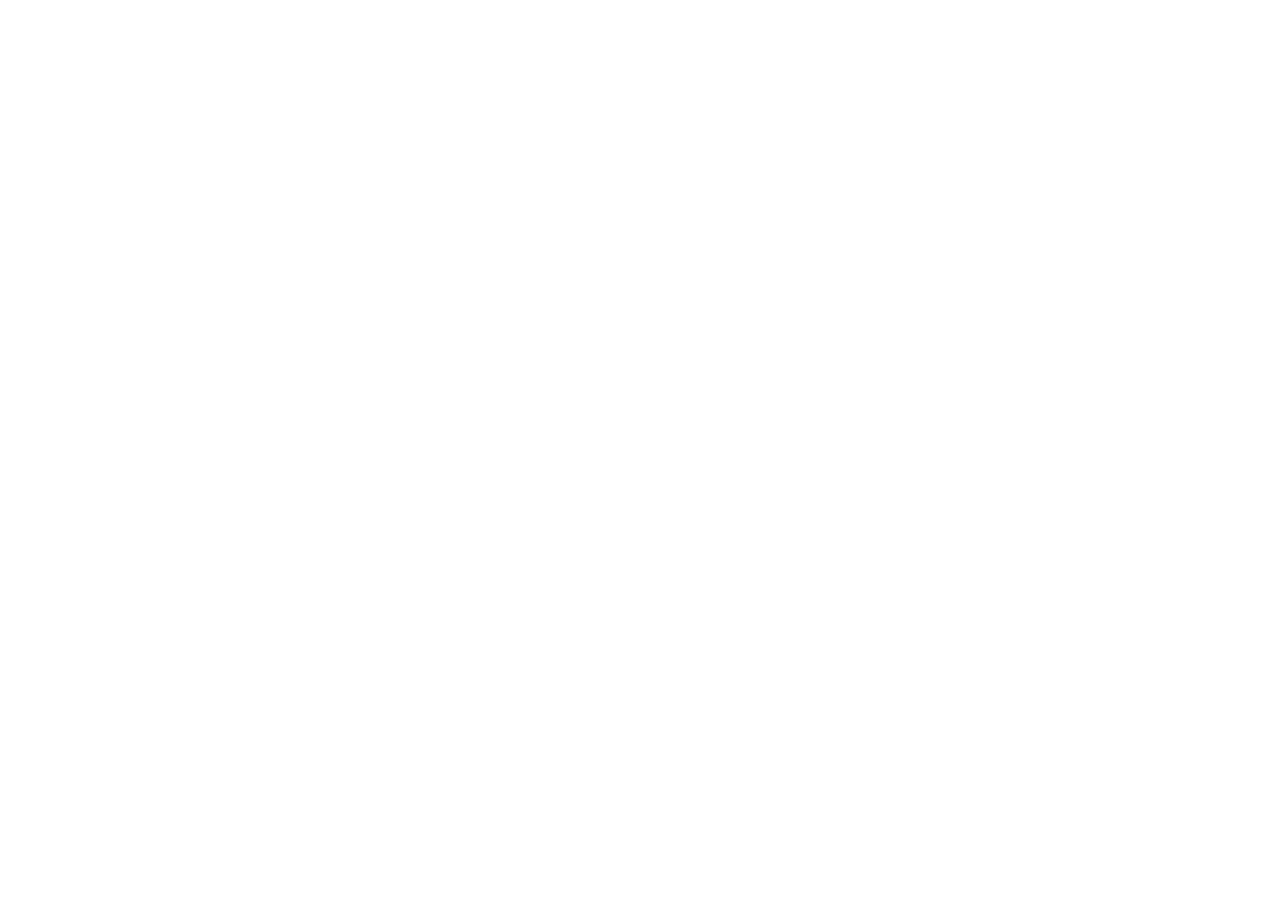
==== login.html @ 645b685e "box" ====
<!DOCTYPE html>
<html lang="en">

<head>
    <meta charset="UTF-8">
    <meta http-equiv="X-UA-Compatible" content="IE=edge">
    <meta name="viewport" content="width=device-width, initial-scale=1.0">
    <title>Document</title>
</head>

<body>

</body>

</html>
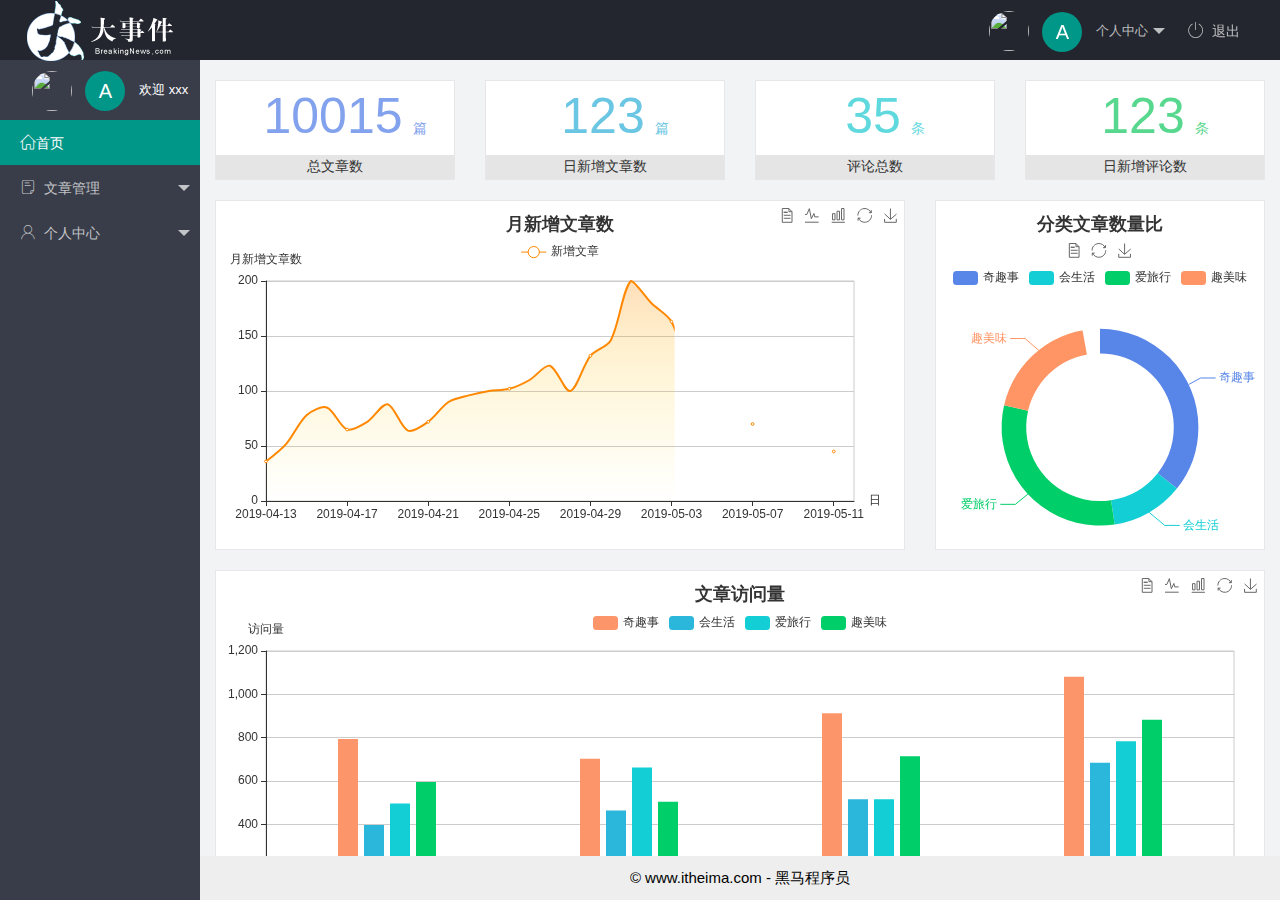
==== commit 939ce55e: "提交了后台主页" ====
--- a/login.html
+++ b/login.html
@@ -5,11 +5,87 @@
     <meta charset="UTF-8">
     <meta http-equiv="X-UA-Compatible" content="IE=edge">
     <meta name="viewport" content="width=device-width, initial-scale=1.0">
-    <title>Document</title>
+    <title>大事件-首页</title>
+    <link rel="stylesheet" href="./assets/lib/layui/css/layui.css">
+    <link rel="stylesheet" href="./assets/fonts/iconfont.css">
+    <!-- 引入自己css样式 -->
+    <link rel="stylesheet" href="./assets/css/index.css">
 </head>
 
-<body>
+<body class="layui-layout-body">
+    <div class="layui-layout layui-layout-admin">
+        <div class="layui-header">
+            <div class="layui-logo">
+                <img src="/assets/images/logo.png" alt="" />
+            </div>
+            <!-- 头部区域（可配合layui已有的水平导航） -->
+            <ul class="layui-nav layui-layout-right">
+                <li class="layui-nav-item">
+                    <a href="javascript:;" class="userinfo">
+                        <img src="http://t.cn/RCzsdCq" class="layui-nav-img" />
+                        <span class="text-avatar">A</span>
+                        个人中心
+                    </a>
+                    <dl class="layui-nav-child">
+                        <dd><a href="">基本资料</a></dd>
+                        <dd><a href="">更换头像</a></dd>
+                        <dd><a href="">重置密码</a></dd>
+                    </dl>
+                </li>
+                <li class="layui-nav-item"><a href="javascript:;" id="btnLogout">
+                        <span class="iconfont icon-xxx icon-tuichu"></span>退出</a></li>
+            </ul>
+        </div>
 
+        <div class="layui-side layui-bg-black">
+            <div class="layui-side-scroll">
+                <div class="userinfo">
+                    <img src="http://t.cn/RCzsdCq" class="layui-nav-img" />
+                    <span class="text-avatar">A</span>
+                    <span class="welcome">欢迎 xxx</span>
+                </div>
+                <!-- 左侧导航区域（可配合layui已有的垂直导航） -->
+                <ul class="layui-nav layui-nav-tree" lay-shrink="all">
+                    <li class="layui-nav-item layui-this">
+                        <a href="./home/dashboard.html" target="fm">
+                            <span class="iconfont icon-home"></span>首页
+                        </a>
+                    </li>
+                    <li class="layui-nav-item">
+                        <a class="" href="javascript:;"><span class="iconfont icon-xxx icon-16"></span>文章管理</a>
+                        <dl class="layui-nav-child">
+                            <dd><a href="javascript:;"><i class="layui-icon layui-icon-app"></i>文章类别</a></dd>
+                            <dd><a href="javascript:;"><i class="layui-icon layui-icon-app"></i>文章列表</a></dd>
+                            <dd><a href="javascript:;"><i class="layui-icon layui-icon-app"></i>发布文章</a></dd>
+                        </dl>
+                    </li>
+                    <li class="layui-nav-item">
+                        <a href="javascript:;"><span class="iconfont icon-xxx icon-user"></span>个人中心</a>
+                        <dl class="layui-nav-child">
+                            <dd><a href="javascript:;"><i class="layui-icon layui-icon-app"></i>基本资料</a></dd>
+                            <dd><a href="javascript:;"><i class="layui-icon layui-icon-app"></i>更换头像</a></dd>
+                            <dd><a href="javascript:;"><i class="layui-icon layui-icon-app"></i>重置密码</a></dd>
+                        </dl>
+                    </li>
+                </ul>
+            </div>
+        </div>
+
+        <div class="layui-body">
+            <!-- 内容主体区域 -->
+            <iframe name="fm" src="./home/dashboard.html" frameborder="0"></iframe>
+        </div>
+
+        <div class="layui-footer">
+            <!-- 底部固定区域 -->
+            © www.itheima.com - 黑马程序员
+        </div>
+    </div>
+    <!-- 导入 layui 的JS文件 -->
+    <script src="./assets/lib/layui/layui.all.js"></script>
+    <script src="./assets/lib/jquery.js"></script>
+    <script src="./assets/js/baseAPI.js"></script>
+    <script src="./assets/js/index.js"></script>
 </body>
 
 </html>--- a/assets/lib/layui/css/layui.css
+++ b/assets/lib/layui/css/layui.css
@@ -0,0 +1,2 @@
+/** layui-v2.5.5 MIT License By https://www.layui.com */
+ .layui-inline,img{display:inline-block;vertical-align:middle}h1,h2,h3,h4,h5,h6{font-weight:400}.layui-edge,.layui-header,.layui-inline,.layui-main{position:relative}.layui-body,.layui-edge,.layui-elip{overflow:hidden}.layui-btn,.layui-edge,.layui-inline,img{vertical-align:middle}.layui-btn,.layui-disabled,.layui-icon,.layui-unselect{-moz-user-select:none;-webkit-user-select:none;-ms-user-select:none}.layui-elip,.layui-form-checkbox span,.layui-form-pane .layui-form-label{text-overflow:ellipsis;white-space:nowrap}.layui-breadcrumb,.layui-tree-btnGroup{visibility:hidden}blockquote,body,button,dd,div,dl,dt,form,h1,h2,h3,h4,h5,h6,input,li,ol,p,pre,td,textarea,th,ul{margin:0;padding:0;-webkit-tap-highlight-color:rgba(0,0,0,0)}a:active,a:hover{outline:0}img{border:none}li{list-style:none}table{border-collapse:collapse;border-spacing:0}h4,h5,h6{font-size:100%}button,input,optgroup,option,select,textarea{font-family:inherit;font-size:inherit;font-style:inherit;font-weight:inherit;outline:0}pre{white-space:pre-wrap;white-space:-moz-pre-wrap;white-space:-pre-wrap;white-space:-o-pre-wrap;word-wrap:break-word}body{line-height:24px;font:14px Helvetica Neue,Helvetica,PingFang SC,Tahoma,Arial,sans-serif}hr{height:1px;margin:10px 0;border:0;clear:both}a{color:#333;text-decoration:none}a:hover{color:#777}a cite{font-style:normal;*cursor:pointer}.layui-border-box,.layui-border-box *{box-sizing:border-box}.layui-box,.layui-box *{box-sizing:content-box}.layui-clear{clear:both;*zoom:1}.layui-clear:after{content:'\20';clear:both;*zoom:1;display:block;height:0}.layui-inline{*display:inline;*zoom:1}.layui-edge{display:inline-block;width:0;height:0;border-width:6px;border-style:dashed;border-color:transparent}.layui-edge-top{top:-4px;border-bottom-color:#999;border-bottom-style:solid}.layui-edge-right{border-left-color:#999;border-left-style:solid}.layui-edge-bottom{top:2px;border-top-color:#999;border-top-style:solid}.layui-edge-left{border-right-color:#999;border-right-style:solid}.layui-disabled,.layui-disabled:hover{color:#d2d2d2!important;cursor:not-allowed!important}.layui-circle{border-radius:100%}.layui-show{display:block!important}.layui-hide{display:none!important}@font-face{font-family:layui-icon;src:url(../font/iconfont.eot?v=250);src:url(../font/iconfont.eot?v=250#iefix) format('embedded-opentype'),url(../font/iconfont.woff2?v=250) format('woff2'),url(../font/iconfont.woff?v=250) format('woff'),url(../font/iconfont.ttf?v=250) format('truetype'),url(../font/iconfont.svg?v=250#layui-icon) format('svg')}.layui-icon{font-family:layui-icon!important;font-size:16px;font-style:normal;-webkit-font-smoothing:antialiased;-moz-osx-font-smoothing:grayscale}.layui-icon-reply-fill:before{content:"\e611"}.layui-icon-set-fill:before{content:"\e614"}.layui-icon-menu-fill:before{content:"\e60f"}.layui-icon-search:before{content:"\e615"}.layui-icon-share:before{content:"\e641"}.layui-icon-set-sm:before{content:"\e620"}.layui-icon-engine:before{content:"\e628"}.layui-icon-close:before{content:"\1006"}.layui-icon-close-fill:before{content:"\1007"}.layui-icon-chart-screen:before{content:"\e629"}.layui-icon-star:before{content:"\e600"}.layui-icon-circle-dot:before{content:"\e617"}.layui-icon-chat:before{content:"\e606"}.layui-icon-release:before{content:"\e609"}.layui-icon-list:before{content:"\e60a"}.layui-icon-chart:before{content:"\e62c"}.layui-icon-ok-circle:before{content:"\1005"}.layui-icon-layim-theme:before{content:"\e61b"}.layui-icon-table:before{content:"\e62d"}.layui-icon-right:before{content:"\e602"}.layui-icon-left:before{content:"\e603"}.layui-icon-cart-simple:before{content:"\e698"}.layui-icon-face-cry:before{content:"\e69c"}.layui-icon-face-smile:before{content:"\e6af"}.layui-icon-survey:before{content:"\e6b2"}.layui-icon-tree:before{content:"\e62e"}.layui-icon-upload-circle:before{content:"\e62f"}.layui-icon-add-circle:before{content:"\e61f"}.layui-icon-download-circle:before{content:"\e601"}.layui-icon-templeate-1:before{content:"\e630"}.layui-icon-util:before{content:"\e631"}.layui-icon-face-surprised:before{content:"\e664"}.layui-icon-edit:before{content:"\e642"}.layui-icon-speaker:before{content:"\e645"}.layui-icon-down:before{content:"\e61a"}.layui-icon-file:before{content:"\e621"}.layui-icon-layouts:before{content:"\e632"}.layui-icon-rate-half:before{content:"\e6c9"}.layui-icon-add-circle-fine:before{content:"\e608"}.layui-icon-prev-circle:before{content:"\e633"}.layui-icon-read:before{content:"\e705"}.layui-icon-404:before{content:"\e61c"}.layui-icon-carousel:before{content:"\e634"}.layui-icon-help:before{content:"\e607"}.layui-icon-code-circle:before{content:"\e635"}.layui-icon-water:before{content:"\e636"}.layui-icon-username:before{content:"\e66f"}.layui-icon-find-fill:before{content:"\e670"}.layui-icon-about:before{content:"\e60b"}.layui-icon-location:before{content:"\e715"}.layui-icon-up:before{content:"\e619"}.layui-icon-pause:before{content:"\e651"}.layui-icon-date:before{content:"\e637"}.layui-icon-layim-uploadfile:before{content:"\e61d"}.layui-icon-delete:before{content:"\e640"}.layui-icon-play:before{content:"\e652"}.layui-icon-top:before{content:"\e604"}.layui-icon-friends:before{content:"\e612"}.layui-icon-refresh-3:before{content:"\e9aa"}.layui-icon-ok:before{content:"\e605"}.layui-icon-layer:before{content:"\e638"}.layui-icon-face-smile-fine:before{content:"\e60c"}.layui-icon-dollar:before{content:"\e659"}.layui-icon-group:before{content:"\e613"}.layui-icon-layim-download:before{content:"\e61e"}.layui-icon-picture-fine:before{content:"\e60d"}.layui-icon-link:before{content:"\e64c"}.layui-icon-diamond:before{content:"\e735"}.layui-icon-log:before{content:"\e60e"}.layui-icon-rate-solid:before{content:"\e67a"}.layui-icon-fonts-del:before{content:"\e64f"}.layui-icon-unlink:before{content:"\e64d"}.layui-icon-fonts-clear:before{content:"\e639"}.layui-icon-triangle-r:before{content:"\e623"}.layui-icon-circle:before{content:"\e63f"}.layui-icon-radio:before{content:"\e643"}.layui-icon-align-center:before{content:"\e647"}.layui-icon-align-right:before{content:"\e648"}.layui-icon-align-left:before{content:"\e649"}.layui-icon-loading-1:before{content:"\e63e"}.layui-icon-return:before{content:"\e65c"}.layui-icon-fonts-strong:before{content:"\e62b"}.layui-icon-upload:before{content:"\e67c"}.layui-icon-dialogue:before{content:"\e63a"}.layui-icon-video:before{content:"\e6ed"}.layui-icon-headset:before{content:"\e6fc"}.layui-icon-cellphone-fine:before{content:"\e63b"}.layui-icon-add-1:before{content:"\e654"}.layui-icon-face-smile-b:before{content:"\e650"}.layui-icon-fonts-html:before{content:"\e64b"}.layui-icon-form:before{content:"\e63c"}.layui-icon-cart:before{content:"\e657"}.layui-icon-camera-fill:before{content:"\e65d"}.layui-icon-tabs:before{content:"\e62a"}.layui-icon-fonts-code:before{content:"\e64e"}.layui-icon-fire:before{content:"\e756"}.layui-icon-set:before{content:"\e716"}.layui-icon-fonts-u:before{content:"\e646"}.layui-icon-triangle-d:before{content:"\e625"}.layui-icon-tips:before{content:"\e702"}.layui-icon-picture:before{content:"\e64a"}.layui-icon-more-vertical:before{content:"\e671"}.layui-icon-flag:before{content:"\e66c"}.layui-icon-loading:before{content:"\e63d"}.layui-icon-fonts-i:before{content:"\e644"}.layui-icon-refresh-1:before{content:"\e666"}.layui-icon-rmb:before{content:"\e65e"}.layui-icon-home:before{content:"\e68e"}.layui-icon-user:before{content:"\e770"}.layui-icon-notice:before{content:"\e667"}.layui-icon-login-weibo:before{content:"\e675"}.layui-icon-voice:before{content:"\e688"}.layui-icon-upload-drag:before{content:"\e681"}.layui-icon-login-qq:before{content:"\e676"}.layui-icon-snowflake:before{content:"\e6b1"}.layui-icon-file-b:before{content:"\e655"}.layui-icon-template:before{content:"\e663"}.layui-icon-auz:before{content:"\e672"}.layui-icon-console:before{content:"\e665"}.layui-icon-app:before{content:"\e653"}.layui-icon-prev:before{content:"\e65a"}.layui-icon-website:before{content:"\e7ae"}.layui-icon-next:before{content:"\e65b"}.layui-icon-component:before{content:"\e857"}.layui-icon-more:before{content:"\e65f"}.layui-icon-login-wechat:before{content:"\e677"}.layui-icon-shrink-right:before{content:"\e668"}.layui-icon-spread-left:before{content:"\e66b"}.layui-icon-camera:before{content:"\e660"}.layui-icon-note:before{content:"\e66e"}.layui-icon-refresh:before{content:"\e669"}.layui-icon-female:before{content:"\e661"}.layui-icon-male:before{content:"\e662"}.layui-icon-password:before{content:"\e673"}.layui-icon-senior:before{content:"\e674"}.layui-icon-theme:before{content:"\e66a"}.layui-icon-tread:before{content:"\e6c5"}.layui-icon-praise:before{content:"\e6c6"}.layui-icon-star-fill:before{content:"\e658"}.layui-icon-rate:before{content:"\e67b"}.layui-icon-template-1:before{content:"\e656"}.layui-icon-vercode:before{content:"\e679"}.layui-icon-cellphone:before{content:"\e678"}.layui-icon-screen-full:before{content:"\e622"}.layui-icon-screen-restore:before{content:"\e758"}.layui-icon-cols:before{content:"\e610"}.layui-icon-export:before{content:"\e67d"}.layui-icon-print:before{content:"\e66d"}.layui-icon-slider:before{content:"\e714"}.layui-icon-addition:before{content:"\e624"}.layui-icon-subtraction:before{content:"\e67e"}.layui-icon-service:before{content:"\e626"}.layui-icon-transfer:before{content:"\e691"}.layui-main{width:1140px;margin:0 auto}.layui-header{z-index:1000;height:60px}.layui-header a:hover{transition:all .5s;-webkit-transition:all .5s}.layui-side{position:fixed;left:0;top:0;bottom:0;z-index:999;width:200px;overflow-x:hidden}.layui-side-scroll{position:relative;width:220px;height:100%;overflow-x:hidden}.layui-body{position:absolute;left:200px;right:0;top:0;bottom:0;z-index:998;width:auto;overflow-y:auto;box-sizing:border-box}.layui-layout-body{overflow:hidden}.layui-layout-admin .layui-header{background-color:#23262E}.layui-layout-admin .layui-side{top:60px;width:200px;overflow-x:hidden}.layui-layout-admin .layui-body{position:fixed;top:60px;bottom:44px}.layui-layout-admin .layui-main{width:auto;margin:0 15px}.layui-layout-admin .layui-footer{position:fixed;left:200px;right:0;bottom:0;height:44px;line-height:44px;padding:0 15px;background-color:#eee}.layui-layout-admin .layui-logo{position:absolute;left:0;top:0;width:200px;height:100%;line-height:60px;text-align:center;color:#009688;font-size:16px}.layui-layout-admin .layui-header .layui-nav{background:0 0}.layui-layout-left{position:absolute!important;left:200px;top:0}.layui-layout-right{position:absolute!important;right:0;top:0}.layui-container{position:relative;margin:0 auto;padding:0 15px;box-sizing:border-box}.layui-fluid{position:relative;margin:0 auto;padding:0 15px}.layui-row:after,.layui-row:before{content:'';display:block;clear:both}.layui-col-lg1,.layui-col-lg10,.layui-col-lg11,.layui-col-lg12,.layui-col-lg2,.layui-col-lg3,.layui-col-lg4,.layui-col-lg5,.layui-col-lg6,.layui-col-lg7,.layui-col-lg8,.layui-col-lg9,.layui-col-md1,.layui-col-md10,.layui-col-md11,.layui-col-md12,.layui-col-md2,.layui-col-md3,.layui-col-md4,.layui-col-md5,.layui-col-md6,.layui-col-md7,.layui-col-md8,.layui-col-md9,.layui-col-sm1,.layui-col-sm10,.layui-col-sm11,.layui-col-sm12,.layui-col-sm2,.layui-col-sm3,.layui-col-sm4,.layui-col-sm5,.layui-col-sm6,.layui-col-sm7,.layui-col-sm8,.layui-col-sm9,.layui-col-xs1,.layui-col-xs10,.layui-col-xs11,.layui-col-xs12,.layui-col-xs2,.layui-col-xs3,.layui-col-xs4,.layui-col-xs5,.layui-col-xs6,.layui-col-xs7,.layui-col-xs8,.layui-col-xs9{position:relative;display:block;box-sizing:border-box}.layui-col-xs1,.layui-col-xs10,.layui-col-xs11,.layui-col-xs12,.layui-col-xs2,.layui-col-xs3,.layui-col-xs4,.layui-col-xs5,.layui-col-xs6,.layui-col-xs7,.layui-col-xs8,.layui-col-xs9{float:left}.layui-col-xs1{width:8.33333333%}.layui-col-xs2{width:16.66666667%}.layui-col-xs3{width:25%}.layui-col-xs4{width:33.33333333%}.layui-col-xs5{width:41.66666667%}.layui-col-xs6{width:50%}.layui-col-xs7{width:58.33333333%}.layui-col-xs8{width:66.66666667%}.layui-col-xs9{width:75%}.layui-col-xs10{width:83.33333333%}.layui-col-xs11{width:91.66666667%}.layui-col-xs12{width:100%}.layui-col-xs-offset1{margin-left:8.33333333%}.layui-col-xs-offset2{margin-left:16.66666667%}.layui-col-xs-offset3{margin-left:25%}.layui-col-xs-offset4{margin-left:33.33333333%}.layui-col-xs-offset5{margin-left:41.66666667%}.layui-col-xs-offset6{margin-left:50%}.layui-col-xs-offset7{margin-left:58.33333333%}.layui-col-xs-offset8{margin-left:66.66666667%}.layui-col-xs-offset9{margin-left:75%}.layui-col-xs-offset10{margin-left:83.33333333%}.layui-col-xs-offset11{margin-left:91.66666667%}.layui-col-xs-offset12{margin-left:100%}@media screen and (max-width:768px){.layui-hide-xs{display:none!important}.layui-show-xs-block{display:block!important}.layui-show-xs-inline{display:inline!important}.layui-show-xs-inline-block{display:inline-block!important}}@media screen and (min-width:768px){.layui-container{width:750px}.layui-hide-sm{display:none!important}.layui-show-sm-block{display:block!important}.layui-show-sm-inline{display:inline!important}.layui-show-sm-inline-block{display:inline-block!important}.layui-col-sm1,.layui-col-sm10,.layui-col-sm11,.layui-col-sm12,.layui-col-sm2,.layui-col-sm3,.layui-col-sm4,.layui-col-sm5,.layui-col-sm6,.layui-col-sm7,.layui-col-sm8,.layui-col-sm9{float:left}.layui-col-sm1{width:8.33333333%}.layui-col-sm2{width:16.66666667%}.layui-col-sm3{width:25%}.layui-col-sm4{width:33.33333333%}.layui-col-sm5{width:41.66666667%}.layui-col-sm6{width:50%}.layui-col-sm7{width:58.33333333%}.layui-col-sm8{width:66.66666667%}.layui-col-sm9{width:75%}.layui-col-sm10{width:83.33333333%}.layui-col-sm11{width:91.66666667%}.layui-col-sm12{width:100%}.layui-col-sm-offset1{margin-left:8.33333333%}.layui-col-sm-offset2{margin-left:16.66666667%}.layui-col-sm-offset3{margin-left:25%}.layui-col-sm-offset4{margin-left:33.33333333%}.layui-col-sm-offset5{margin-left:41.66666667%}.layui-col-sm-offset6{margin-left:50%}.layui-col-sm-offset7{margin-left:58.33333333%}.layui-col-sm-offset8{margin-left:66.66666667%}.layui-col-sm-offset9{margin-left:75%}.layui-col-sm-offset10{margin-left:83.33333333%}.layui-col-sm-offset11{margin-left:91.66666667%}.layui-col-sm-offset12{margin-left:100%}}@media screen and (min-width:992px){.layui-container{width:970px}.layui-hide-md{display:none!important}.layui-show-md-block{display:block!important}.layui-show-md-inline{display:inline!important}.layui-show-md-inline-block{display:inline-block!important}.layui-col-md1,.layui-col-md10,.layui-col-md11,.layui-col-md12,.layui-col-md2,.layui-col-md3,.layui-col-md4,.layui-col-md5,.layui-col-md6,.layui-col-md7,.layui-col-md8,.layui-col-md9{float:left}.layui-col-md1{width:8.33333333%}.layui-col-md2{width:16.66666667%}.layui-col-md3{width:25%}.layui-col-md4{width:33.33333333%}.layui-col-md5{width:41.66666667%}.layui-col-md6{width:50%}.layui-col-md7{width:58.33333333%}.layui-col-md8{width:66.66666667%}.layui-col-md9{width:75%}.layui-col-md10{width:83.33333333%}.layui-col-md11{width:91.66666667%}.layui-col-md12{width:100%}.layui-col-md-offset1{margin-left:8.33333333%}.layui-col-md-offset2{margin-left:16.66666667%}.layui-col-md-offset3{margin-left:25%}.layui-col-md-offset4{margin-left:33.33333333%}.layui-col-md-offset5{margin-left:41.66666667%}.layui-col-md-offset6{margin-left:50%}.layui-col-md-offset7{margin-left:58.33333333%}.layui-col-md-offset8{margin-left:66.66666667%}.layui-col-md-offset9{margin-left:75%}.layui-col-md-offset10{margin-left:83.33333333%}.layui-col-md-offset11{margin-left:91.66666667%}.layui-col-md-offset12{margin-left:100%}}@media screen and (min-width:1200px){.layui-container{width:1170px}.layui-hide-lg{display:none!important}.layui-show-lg-block{display:block!important}.layui-show-lg-inline{display:inline!important}.layui-show-lg-inline-block{display:inline-block!important}.layui-col-lg1,.layui-col-lg10,.layui-col-lg11,.layui-col-lg12,.layui-col-lg2,.layui-col-lg3,.layui-col-lg4,.layui-col-lg5,.layui-col-lg6,.layui-col-lg7,.layui-col-lg8,.layui-col-lg9{float:left}.layui-col-lg1{width:8.33333333%}.layui-col-lg2{width:16.66666667%}.layui-col-lg3{width:25%}.layui-col-lg4{width:33.33333333%}.layui-col-lg5{width:41.66666667%}.layui-col-lg6{width:50%}.layui-col-lg7{width:58.33333333%}.layui-col-lg8{width:66.66666667%}.layui-col-lg9{width:75%}.layui-col-lg10{width:83.33333333%}.layui-col-lg11{width:91.66666667%}.layui-col-lg12{width:100%}.layui-col-lg-offset1{margin-left:8.33333333%}.layui-col-lg-offset2{margin-left:16.66666667%}.layui-col-lg-offset3{margin-left:25%}.layui-col-lg-offset4{margin-left:33.33333333%}.layui-col-lg-offset5{margin-left:41.66666667%}.layui-col-lg-offset6{margin-left:50%}.layui-col-lg-offset7{margin-left:58.33333333%}.layui-col-lg-offset8{margin-left:66.66666667%}.layui-col-lg-offset9{margin-left:75%}.layui-col-lg-offset10{margin-left:83.33333333%}.layui-col-lg-offset11{margin-left:91.66666667%}.layui-col-lg-offset12{margin-left:100%}}.layui-col-space1{margin:-.5px}.layui-col-space1>*{padding:.5px}.layui-col-space3{margin:-1.5px}.layui-col-space3>*{padding:1.5px}.layui-col-space5{margin:-2.5px}.layui-col-space5>*{padding:2.5px}.layui-col-space8{margin:-3.5px}.layui-col-space8>*{padding:3.5px}.layui-col-space10{margin:-5px}.layui-col-space10>*{padding:5px}.layui-col-space12{margin:-6px}.layui-col-space12>*{padding:6px}.layui-col-space15{margin:-7.5px}.layui-col-space15>*{padding:7.5px}.layui-col-space18{margin:-9px}.layui-col-space18>*{padding:9px}.layui-col-space20{margin:-10px}.layui-col-space20>*{padding:10px}.layui-col-space22{margin:-11px}.layui-col-space22>*{padding:11px}.layui-col-space25{margin:-12.5px}.layui-col-space25>*{padding:12.5px}.layui-col-space30{margin:-15px}.layui-col-space30>*{padding:15px}.layui-btn,.layui-input,.layui-select,.layui-textarea,.layui-upload-button{outline:0;-webkit-appearance:none;transition:all .3s;-webkit-transition:all .3s;box-sizing:border-box}.layui-elem-quote{margin-bottom:10px;padding:15px;line-height:22px;border-left:5px solid #009688;border-radius:0 2px 2px 0;background-color:#f2f2f2}.layui-quote-nm{border-style:solid;border-width:1px 1px 1px 5px;background:0 0}.layui-elem-field{margin-bottom:10px;padding:0;border-width:1px;border-style:solid}.layui-elem-field legend{margin-left:20px;padding:0 10px;font-size:20px;font-weight:300}.layui-field-title{margin:10px 0 20px;border-width:1px 0 0}.layui-field-box{padding:10px 15px}.layui-field-title .layui-field-box{padding:10px 0}.layui-progress{position:relative;height:6px;border-radius:20px;background-color:#e2e2e2}.layui-progress-bar{position:absolute;left:0;top:0;width:0;max-width:100%;height:6px;border-radius:20px;text-align:right;background-color:#5FB878;transition:all .3s;-webkit-transition:all .3s}.layui-progress-big,.layui-progress-big .layui-progress-bar{height:18px;line-height:18px}.layui-progress-text{position:relative;top:-20px;line-height:18px;font-size:12px;color:#666}.layui-progress-big .layui-progress-text{position:static;padding:0 10px;color:#fff}.layui-collapse{border-width:1px;border-style:solid;border-radius:2px}.layui-colla-content,.layui-colla-item{border-top-width:1px;border-top-style:solid}.layui-colla-item:first-child{border-top:none}.layui-colla-title{position:relative;height:42px;line-height:42px;padding:0 15px 0 35px;color:#333;background-color:#f2f2f2;cursor:pointer;font-size:14px;overflow:hidden}.layui-colla-content{display:none;padding:10px 15px;line-height:22px;color:#666}.layui-colla-icon{position:absolute;left:15px;top:0;font-size:14px}.layui-card{margin-bottom:15px;border-radius:2px;background-color:#fff;box-shadow:0 1px 2px 0 rgba(0,0,0,.05)}.layui-card:last-child{margin-bottom:0}.layui-card-header{position:relative;height:42px;line-height:42px;padding:0 15px;border-bottom:1px solid #f6f6f6;color:#333;border-radius:2px 2px 0 0;font-size:14px}.layui-bg-black,.layui-bg-blue,.layui-bg-cyan,.layui-bg-green,.layui-bg-orange,.layui-bg-red{color:#fff!important}.layui-card-body{position:relative;padding:10px 15px;line-height:24px}.layui-card-body[pad15]{padding:15px}.layui-card-body[pad20]{padding:20px}.layui-card-body .layui-table{margin:5px 0}.layui-card .layui-tab{margin:0}.layui-panel-window{position:relative;padding:15px;border-radius:0;border-top:5px solid #E6E6E6;background-color:#fff}.layui-auxiliar-moving{position:fixed;left:0;right:0;top:0;bottom:0;width:100%;height:100%;background:0 0;z-index:9999999999}.layui-form-label,.layui-form-mid,.layui-form-select,.layui-input-block,.layui-input-inline,.layui-textarea{position:relative}.layui-bg-red{background-color:#FF5722!important}.layui-bg-orange{background-color:#FFB800!important}.layui-bg-green{background-color:#009688!important}.layui-bg-cyan{background-color:#2F4056!important}.layui-bg-blue{background-color:#1E9FFF!important}.layui-bg-black{background-color:#393D49!important}.layui-bg-gray{background-color:#eee!important;color:#666!important}.layui-badge-rim,.layui-colla-content,.layui-colla-item,.layui-collapse,.layui-elem-field,.layui-form-pane .layui-form-item[pane],.layui-form-pane .layui-form-label,.layui-input,.layui-layedit,.layui-layedit-tool,.layui-quote-nm,.layui-select,.layui-tab-bar,.layui-tab-card,.layui-tab-title,.layui-tab-title .layui-this:after,.layui-textarea{border-color:#e6e6e6}.layui-timeline-item:before,hr{background-color:#e6e6e6}.layui-text{line-height:22px;font-size:14px;color:#666}.layui-text h1,.layui-text h2,.layui-text h3{font-weight:500;color:#333}.layui-text h1{font-size:30px}.layui-text h2{font-size:24px}.layui-text h3{font-size:18px}.layui-text a:not(.layui-btn){color:#01AAED}.layui-text a:not(.layui-btn):hover{text-decoration:underline}.layui-text ul{padding:5px 0 5px 15px}.layui-text ul li{margin-top:5px;list-style-type:disc}.layui-text em,.layui-word-aux{color:#999!important;padding:0 5px!important}.layui-btn{display:inline-block;height:38px;line-height:38px;padding:0 18px;background-color:#009688;color:#fff;white-space:nowrap;text-align:center;font-size:14px;border:none;border-radius:2px;cursor:pointer}.layui-btn:hover{opacity:.8;filter:alpha(opacity=80);color:#fff}.layui-btn:active{opacity:1;filter:alpha(opacity=100)}.layui-btn+.layui-btn{margin-left:10px}.layui-btn-container{font-size:0}.layui-btn-container .layui-btn{margin-right:10px;margin-bottom:10px}.layui-btn-container .layui-btn+.layui-btn{margin-left:0}.layui-table .layui-btn-container .layui-btn{margin-bottom:9px}.layui-btn-radius{border-radius:100px}.layui-btn .layui-icon{margin-right:3px;font-size:18px;vertical-align:bottom;vertical-align:middle\9}.layui-btn-primary{border:1px solid #C9C9C9;background-color:#fff;color:#555}.layui-btn-primary:hover{border-color:#009688;color:#333}.layui-btn-normal{background-color:#1E9FFF}.layui-btn-warm{background-color:#FFB800}.layui-btn-danger{background-color:#FF5722}.layui-btn-checked{background-color:#5FB878}.layui-btn-disabled,.layui-btn-disabled:active,.layui-btn-disabled:hover{border:1px solid #e6e6e6;background-color:#FBFBFB;color:#C9C9C9;cursor:not-allowed;opacity:1}.layui-btn-lg{height:44px;line-height:44px;padding:0 25px;font-size:16px}.layui-btn-sm{height:30px;line-height:30px;padding:0 10px;font-size:12px}.layui-btn-sm i{font-size:16px!important}.layui-btn-xs{height:22px;line-height:22px;padding:0 5px;font-size:12px}.layui-btn-xs i{font-size:14px!important}.layui-btn-group{display:inline-block;vertical-align:middle;font-size:0}.layui-btn-group .layui-btn{margin-left:0!important;margin-right:0!important;border-left:1px solid rgba(255,255,255,.5);border-radius:0}.layui-btn-group .layui-btn-primary{border-left:none}.layui-btn-group .layui-btn-primary:hover{border-color:#C9C9C9;color:#009688}.layui-btn-group .layui-btn:first-child{border-left:none;border-radius:2px 0 0 2px}.layui-btn-group .layui-btn-primary:first-child{border-left:1px solid #c9c9c9}.layui-btn-group .layui-btn:last-child{border-radius:0 2px 2px 0}.layui-btn-group .layui-btn+.layui-btn{margin-left:0}.layui-btn-group+.layui-btn-group{margin-left:10px}.layui-btn-fluid{width:100%}.layui-input,.layui-select,.layui-textarea{height:38px;line-height:1.3;line-height:38px\9;border-width:1px;border-style:solid;background-color:#fff;border-radius:2px}.layui-input::-webkit-input-placeholder,.layui-select::-webkit-input-placeholder,.layui-textarea::-webkit-input-placeholder{line-height:1.3}.layui-input,.layui-textarea{display:block;width:100%;padding-left:10px}.layui-input:hover,.layui-textarea:hover{border-color:#D2D2D2!important}.layui-input:focus,.layui-textarea:focus{border-color:#C9C9C9!important}.layui-textarea{min-height:100px;height:auto;line-height:20px;padding:6px 10px;resize:vertical}.layui-select{padding:0 10px}.layui-form input[type=checkbox],.layui-form input[type=radio],.layui-form select{display:none}.layui-form [lay-ignore]{display:initial}.layui-form-item{margin-bottom:15px;clear:both;*zoom:1}.layui-form-item:after{content:'\20';clear:both;*zoom:1;display:block;height:0}.layui-form-label{float:left;display:block;padding:9px 15px;width:80px;font-weight:400;line-height:20px;text-align:right}.layui-form-label-col{display:block;float:none;padding:9px 0;line-height:20px;text-align:left}.layui-form-item .layui-inline{margin-bottom:5px;margin-right:10px}.layui-input-block{margin-left:110px;min-height:36px}.layui-input-inline{display:inline-block;vertical-align:middle}.layui-form-item .layui-input-inline{float:left;width:190px;margin-right:10px}.layui-form-text .layui-input-inline{width:auto}.layui-form-mid{float:left;display:block;padding:9px 0!important;line-height:20px;margin-right:10px}.layui-form-danger+.layui-form-select .layui-input,.layui-form-danger:focus{border-color:#FF5722!important}.layui-form-select .layui-input{padding-right:30px;cursor:pointer}.layui-form-select .layui-edge{position:absolute;right:10px;top:50%;margin-top:-3px;cursor:pointer;border-width:6px;border-top-color:#c2c2c2;border-top-style:solid;transition:all .3s;-webkit-transition:all .3s}.layui-form-select dl{display:none;position:absolute;left:0;top:42px;padding:5px 0;z-index:899;min-width:100%;border:1px solid #d2d2d2;max-height:300px;overflow-y:auto;background-color:#fff;border-radius:2px;box-shadow:0 2px 4px rgba(0,0,0,.12);box-sizing:border-box}.layui-form-select dl dd,.layui-form-select dl dt{padding:0 10px;line-height:36px;white-space:nowrap;overflow:hidden;text-overflow:ellipsis}.layui-form-select dl dt{font-size:12px;color:#999}.layui-form-select dl dd{cursor:pointer}.layui-form-select dl dd:hover{background-color:#f2f2f2;-webkit-transition:.5s all;transition:.5s all}.layui-form-select .layui-select-group dd{padding-left:20px}.layui-form-select dl dd.layui-select-tips{padding-left:10px!important;color:#999}.layui-form-select dl dd.layui-this{background-color:#5FB878;color:#fff}.layui-form-checkbox,.layui-form-select dl dd.layui-disabled{background-color:#fff}.layui-form-selected dl{display:block}.layui-form-checkbox,.layui-form-checkbox *,.layui-form-switch{display:inline-block;vertical-align:middle}.layui-form-selected .layui-edge{margin-top:-9px;-webkit-transform:rotate(180deg);transform:rotate(180deg);margin-top:-3px\9}:root .layui-form-selected .layui-edge{margin-top:-9px\0/IE9}.layui-form-selectup dl{top:auto;bottom:42px}.layui-select-none{margin:5px 0;text-align:center;color:#999}.layui-select-disabled .layui-disabled{border-color:#eee!important}.layui-select-disabled .layui-edge{border-top-color:#d2d2d2}.layui-form-checkbox{position:relative;height:30px;line-height:30px;margin-right:10px;padding-right:30px;cursor:pointer;font-size:0;-webkit-transition:.1s linear;transition:.1s linear;box-sizing:border-box}.layui-form-checkbox span{padding:0 10px;height:100%;font-size:14px;border-radius:2px 0 0 2px;background-color:#d2d2d2;color:#fff;overflow:hidden}.layui-form-checkbox:hover span{background-color:#c2c2c2}.layui-form-checkbox i{position:absolute;right:0;top:0;width:30px;height:28px;border:1px solid #d2d2d2;border-left:none;border-radius:0 2px 2px 0;color:#fff;font-size:20px;text-align:center}.layui-form-checkbox:hover i{border-color:#c2c2c2;color:#c2c2c2}.layui-form-checked,.layui-form-checked:hover{border-color:#5FB878}.layui-form-checked span,.layui-form-checked:hover span{background-color:#5FB878}.layui-form-checked i,.layui-form-checked:hover i{color:#5FB878}.layui-form-item .layui-form-checkbox{margin-top:4px}.layui-form-checkbox[lay-skin=primary]{height:auto!important;line-height:normal!important;min-width:18px;min-height:18px;border:none!important;margin-right:0;padding-left:28px;padding-right:0;background:0 0}.layui-form-checkbox[lay-skin=primary] span{padding-left:0;padding-right:15px;line-height:18px;background:0 0;color:#666}.layui-form-checkbox[lay-skin=primary] i{right:auto;left:0;width:16px;height:16px;line-height:16px;border:1px solid #d2d2d2;font-size:12px;border-radius:2px;background-color:#fff;-webkit-transition:.1s linear;transition:.1s linear}.layui-form-checkbox[lay-skin=primary]:hover i{border-color:#5FB878;color:#fff}.layui-form-checked[lay-skin=primary] i{border-color:#5FB878!important;background-color:#5FB878;color:#fff}.layui-checkbox-disbaled[lay-skin=primary] span{background:0 0!important;color:#c2c2c2}.layui-checkbox-disbaled[lay-skin=primary]:hover i{border-color:#d2d2d2}.layui-form-item .layui-form-checkbox[lay-skin=primary]{margin-top:10px}.layui-form-switch{position:relative;height:22px;line-height:22px;min-width:35px;padding:0 5px;margin-top:8px;border:1px solid #d2d2d2;border-radius:20px;cursor:pointer;background-color:#fff;-webkit-transition:.1s linear;transition:.1s linear}.layui-form-switch i{position:absolute;left:5px;top:3px;width:16px;height:16px;border-radius:20px;background-color:#d2d2d2;-webkit-transition:.1s linear;transition:.1s linear}.layui-form-switch em{position:relative;top:0;width:25px;margin-left:21px;padding:0!important;text-align:center!important;color:#999!important;font-style:normal!important;font-size:12px}.layui-form-onswitch{border-color:#5FB878;background-color:#5FB878}.layui-checkbox-disbaled,.layui-checkbox-disbaled i{border-color:#e2e2e2!important}.layui-form-onswitch i{left:100%;margin-left:-21px;background-color:#fff}.layui-form-onswitch em{margin-left:5px;margin-right:21px;color:#fff!important}.layui-checkbox-disbaled span{background-color:#e2e2e2!important}.layui-checkbox-disbaled:hover i{color:#fff!important}[lay-radio]{display:none}.layui-form-radio,.layui-form-radio *{display:inline-block;vertical-align:middle}.layui-form-radio{line-height:28px;margin:6px 10px 0 0;padding-right:10px;cursor:pointer;font-size:0}.layui-form-radio *{font-size:14px}.layui-form-radio>i{margin-right:8px;font-size:22px;color:#c2c2c2}.layui-form-radio>i:hover,.layui-form-radioed>i{color:#5FB878}.layui-radio-disbaled>i{color:#e2e2e2!important}.layui-form-pane .layui-form-label{width:110px;padding:8px 15px;height:38px;line-height:20px;border-width:1px;border-style:solid;border-radius:2px 0 0 2px;text-align:center;background-color:#FBFBFB;overflow:hidden;box-sizing:border-box}.layui-form-pane .layui-input-inline{margin-left:-1px}.layui-form-pane .layui-input-block{margin-left:110px;left:-1px}.layui-form-pane .layui-input{border-radius:0 2px 2px 0}.layui-form-pane .layui-form-text .layui-form-label{float:none;width:100%;border-radius:2px;box-sizing:border-box;text-align:left}.layui-form-pane .layui-form-text .layui-input-inline{display:block;margin:0;top:-1px;clear:both}.layui-form-pane .layui-form-text .layui-input-block{margin:0;left:0;top:-1px}.layui-form-pane .layui-form-text .layui-textarea{min-height:100px;border-radius:0 0 2px 2px}.layui-form-pane .layui-form-checkbox{margin:4px 0 4px 10px}.layui-form-pane .layui-form-radio,.layui-form-pane .layui-form-switch{margin-top:6px;margin-left:10px}.layui-form-pane .layui-form-item[pane]{position:relative;border-width:1px;border-style:solid}.layui-form-pane .layui-form-item[pane] .layui-form-label{position:absolute;left:0;top:0;height:100%;border-width:0 1px 0 0}.layui-form-pane .layui-form-item[pane] .layui-input-inline{margin-left:110px}@media screen and (max-width:450px){.layui-form-item .layui-form-label{text-overflow:ellipsis;overflow:hidden;white-space:nowrap}.layui-form-item .layui-inline{display:block;margin-right:0;margin-bottom:20px;clear:both}.layui-form-item .layui-inline:after{content:'\20';clear:both;display:block;height:0}.layui-form-item .layui-input-inline{display:block;float:none;left:-3px;width:auto;margin:0 0 10px 112px}.layui-form-item .layui-input-inline+.layui-form-mid{margin-left:110px;top:-5px;padding:0}.layui-form-item .layui-form-checkbox{margin-right:5px;margin-bottom:5px}}.layui-layedit{border-width:1px;border-style:solid;border-radius:2px}.layui-layedit-tool{padding:3px 5px;border-bottom-width:1px;border-bottom-style:solid;font-size:0}.layedit-tool-fixed{position:fixed;top:0;border-top:1px solid #e2e2e2}.layui-layedit-tool .layedit-tool-mid,.layui-layedit-tool .layui-icon{display:inline-block;vertical-align:middle;text-align:center;font-size:14px}.layui-layedit-tool .layui-icon{position:relative;width:32px;height:30px;line-height:30px;margin:3px 5px;color:#777;cursor:pointer;border-radius:2px}.layui-layedit-tool .layui-icon:hover{color:#393D49}.layui-layedit-tool .layui-icon:active{color:#000}.layui-layedit-tool .layedit-tool-active{background-color:#e2e2e2;color:#000}.layui-layedit-tool .layui-disabled,.layui-layedit-tool .layui-disabled:hover{color:#d2d2d2;cursor:not-allowed}.layui-layedit-tool .layedit-tool-mid{width:1px;height:18px;margin:0 10px;background-color:#d2d2d2}.layedit-tool-html{width:50px!important;font-size:30px!important}.layedit-tool-b,.layedit-tool-code,.layedit-tool-help{font-size:16px!important}.layedit-tool-d,.layedit-tool-face,.layedit-tool-image,.layedit-tool-unlink{font-size:18px!important}.layedit-tool-image input{position:absolute;font-size:0;left:0;top:0;width:100%;height:100%;opacity:.01;filter:Alpha(opacity=1);cursor:pointer}.layui-layedit-iframe iframe{display:block;width:100%}#LAY_layedit_code{overflow:hidden}.layui-laypage{display:inline-block;*display:inline;*zoom:1;vertical-align:middle;margin:10px 0;font-size:0}.layui-laypage>a:first-child,.layui-laypage>a:first-child em{border-radius:2px 0 0 2px}.layui-laypage>a:last-child,.layui-laypage>a:last-child em{border-radius:0 2px 2px 0}.layui-laypage>:first-child{margin-left:0!important}.layui-laypage>:last-child{margin-right:0!important}.layui-laypage a,.layui-laypage button,.layui-laypage input,.layui-laypage select,.layui-laypage span{border:1px solid #e2e2e2}.layui-laypage a,.layui-laypage span{display:inline-block;*display:inline;*zoom:1;vertical-align:middle;padding:0 15px;height:28px;line-height:28px;margin:0 -1px 5px 0;background-color:#fff;color:#333;font-size:12px}.layui-flow-more a *,.layui-laypage input,.layui-table-view select[lay-ignore]{display:inline-block}.layui-laypage a:hover{color:#009688}.layui-laypage em{font-style:normal}.layui-laypage .layui-laypage-spr{color:#999;font-weight:700}.layui-laypage a{text-decoration:none}.layui-laypage .layui-laypage-curr{position:relative}.layui-laypage .layui-laypage-curr em{position:relative;color:#fff}.layui-laypage .layui-laypage-curr .layui-laypage-em{position:absolute;left:-1px;top:-1px;padding:1px;width:100%;height:100%;background-color:#009688}.layui-laypage-em{border-radius:2px}.layui-laypage-next em,.layui-laypage-prev em{font-family:Sim sun;font-size:16px}.layui-laypage .layui-laypage-count,.layui-laypage .layui-laypage-limits,.layui-laypage .layui-laypage-refresh,.layui-laypage .layui-laypage-skip{margin-left:10px;margin-right:10px;padding:0;border:none}.layui-laypage .layui-laypage-limits,.layui-laypage .layui-laypage-refresh{vertical-align:top}.layui-laypage .layui-laypage-refresh i{font-size:18px;cursor:pointer}.layui-laypage select{height:22px;padding:3px;border-radius:2px;cursor:pointer}.layui-laypage .layui-laypage-skip{height:30px;line-height:30px;color:#999}.layui-laypage button,.layui-laypage input{height:30px;line-height:30px;border-radius:2px;vertical-align:top;background-color:#fff;box-sizing:border-box}.layui-laypage input{width:40px;margin:0 10px;padding:0 3px;text-align:center}.layui-laypage input:focus,.layui-laypage select:focus{border-color:#009688!important}.layui-laypage button{margin-left:10px;padding:0 10px;cursor:pointer}.layui-table,.layui-table-view{margin:10px 0}.layui-flow-more{margin:10px 0;text-align:center;color:#999;font-size:14px}.layui-flow-more a{height:32px;line-height:32px}.layui-flow-more a *{vertical-align:top}.layui-flow-more a cite{padding:0 20px;border-radius:3px;background-color:#eee;color:#333;font-style:normal}.layui-flow-more a cite:hover{opacity:.8}.layui-flow-more a i{font-size:30px;color:#737383}.layui-table{width:100%;background-color:#fff;color:#666}.layui-table tr{transition:all .3s;-webkit-transition:all .3s}.layui-table th{text-align:left;font-weight:400}.layui-table tbody tr:hover,.layui-table thead tr,.layui-table-click,.layui-table-header,.layui-table-hover,.layui-table-mend,.layui-table-patch,.layui-table-tool,.layui-table-total,.layui-table-total tr,.layui-table[lay-even] tr:nth-child(even){background-color:#f2f2f2}.layui-table td,.layui-table th,.layui-table-col-set,.layui-table-fixed-r,.layui-table-grid-down,.layui-table-header,.layui-table-page,.layui-table-tips-main,.layui-table-tool,.layui-table-total,.layui-table-view,.layui-table[lay-skin=line],.layui-table[lay-skin=row]{border-width:1px;border-style:solid;border-color:#e6e6e6}.layui-table td,.layui-table th{position:relative;padding:9px 15px;min-height:20px;line-height:20px;font-size:14px}.layui-table[lay-skin=line] td,.layui-table[lay-skin=line] th{border-width:0 0 1px}.layui-table[lay-skin=row] td,.layui-table[lay-skin=row] th{border-width:0 1px 0 0}.layui-table[lay-skin=nob] td,.layui-table[lay-skin=nob] th{border:none}.layui-table img{max-width:100px}.layui-table[lay-size=lg] td,.layui-table[lay-size=lg] th{padding:15px 30px}.layui-table-view .layui-table[lay-size=lg] .layui-table-cell{height:40px;line-height:40px}.layui-table[lay-size=sm] td,.layui-table[lay-size=sm] th{font-size:12px;padding:5px 10px}.layui-table-view .layui-table[lay-size=sm] .layui-table-cell{height:20px;line-height:20px}.layui-table[lay-data]{display:none}.layui-table-box{position:relative;overflow:hidden}.layui-table-view .layui-table{position:relative;width:auto;margin:0}.layui-table-view .layui-table[lay-skin=line]{border-width:0 1px 0 0}.layui-table-view .layui-table[lay-skin=row]{border-width:0 0 1px}.layui-table-view .layui-table td,.layui-table-view .layui-table th{padding:5px 0;border-top:none;border-left:none}.layui-table-view .layui-table th.layui-unselect .layui-table-cell span{cursor:pointer}.layui-table-view .layui-table td{cursor:default}.layui-table-view .layui-table td[data-edit=text]{cursor:text}.layui-table-view .layui-form-checkbox[lay-skin=primary] i{width:18px;height:18px}.layui-table-view .layui-form-radio{line-height:0;padding:0}.layui-table-view .layui-form-radio>i{margin:0;font-size:20px}.layui-table-init{position:absolute;left:0;top:0;width:100%;height:100%;text-align:center;z-index:110}.layui-table-init .layui-icon{position:absolute;left:50%;top:50%;margin:-15px 0 0 -15px;font-size:30px;color:#c2c2c2}.layui-table-header{border-width:0 0 1px;overflow:hidden}.layui-table-header .layui-table{margin-bottom:-1px}.layui-table-tool .layui-inline[lay-event]{position:relative;width:26px;height:26px;padding:5px;line-height:16px;margin-right:10px;text-align:center;color:#333;border:1px solid #ccc;cursor:pointer;-webkit-transition:.5s all;transition:.5s all}.layui-table-tool .layui-inline[lay-event]:hover{border:1px solid #999}.layui-table-tool-temp{padding-right:120px}.layui-table-tool-self{position:absolute;right:17px;top:10px}.layui-table-tool .layui-table-tool-self .layui-inline[lay-event]{margin:0 0 0 10px}.layui-table-tool-panel{position:absolute;top:29px;left:-1px;padding:5px 0;min-width:150px;min-height:40px;border:1px solid #d2d2d2;text-align:left;overflow-y:auto;background-color:#fff;box-shadow:0 2px 4px rgba(0,0,0,.12)}.layui-table-cell,.layui-table-tool-panel li{overflow:hidden;text-overflow:ellipsis;white-space:nowrap}.layui-table-tool-panel li{padding:0 10px;line-height:30px;-webkit-transition:.5s all;transition:.5s all}.layui-table-tool-panel li .layui-form-checkbox[lay-skin=primary]{width:100%;padding-left:28px}.layui-table-tool-panel li:hover{background-color:#f2f2f2}.layui-table-tool-panel li .layui-form-checkbox[lay-skin=primary] i{position:absolute;left:0;top:0}.layui-table-tool-panel li .layui-form-checkbox[lay-skin=primary] span{padding:0}.layui-table-tool .layui-table-tool-self .layui-table-tool-panel{left:auto;right:-1px}.layui-table-col-set{position:absolute;right:0;top:0;width:20px;height:100%;border-width:0 0 0 1px;background-color:#fff}.layui-table-sort{width:10px;height:20px;margin-left:5px;cursor:pointer!important}.layui-table-sort .layui-edge{position:absolute;left:5px;border-width:5px}.layui-table-sort .layui-table-sort-asc{top:3px;border-top:none;border-bottom-style:solid;border-bottom-color:#b2b2b2}.layui-table-sort .layui-table-sort-asc:hover{border-bottom-color:#666}.layui-table-sort .layui-table-sort-desc{bottom:5px;border-bottom:none;border-top-style:solid;border-top-color:#b2b2b2}.layui-table-sort .layui-table-sort-desc:hover{border-top-color:#666}.layui-table-sort[lay-sort=asc] .layui-table-sort-asc{border-bottom-color:#000}.layui-table-sort[lay-sort=desc] .layui-table-sort-desc{border-top-color:#000}.layui-table-cell{height:28px;line-height:28px;padding:0 15px;position:relative;box-sizing:border-box}.layui-table-cell .layui-form-checkbox[lay-skin=primary]{top:-1px;padding:0}.layui-table-cell .layui-table-link{color:#01AAED}.laytable-cell-checkbox,.laytable-cell-numbers,.laytable-cell-radio,.laytable-cell-space{padding:0;text-align:center}.layui-table-body{position:relative;overflow:auto;margin-right:-1px;margin-bottom:-1px}.layui-table-body .layui-none{line-height:26px;padding:15px;text-align:center;color:#999}.layui-table-fixed{position:absolute;left:0;top:0;z-index:101}.layui-table-fixed .layui-table-body{overflow:hidden}.layui-table-fixed-l{box-shadow:0 -1px 8px rgba(0,0,0,.08)}.layui-table-fixed-r{left:auto;right:-1px;border-width:0 0 0 1px;box-shadow:-1px 0 8px rgba(0,0,0,.08)}.layui-table-fixed-r .layui-table-header{position:relative;overflow:visible}.layui-table-mend{position:absolute;right:-49px;top:0;height:100%;width:50px}.layui-table-tool{position:relative;z-index:890;width:100%;min-height:50px;line-height:30px;padding:10px 15px;border-width:0 0 1px}.layui-table-tool .layui-btn-container{margin-bottom:-10px}.layui-table-page,.layui-table-total{border-width:1px 0 0;margin-bottom:-1px;overflow:hidden}.layui-table-page{position:relative;width:100%;padding:7px 7px 0;height:41px;font-size:12px;white-space:nowrap}.layui-table-page>div{height:26px}.layui-table-page .layui-laypage{margin:0}.layui-table-page .layui-laypage a,.layui-table-page .layui-laypage span{height:26px;line-height:26px;margin-bottom:10px;border:none;background:0 0}.layui-table-page .layui-laypage a,.layui-table-page .layui-laypage span.layui-laypage-curr{padding:0 12px}.layui-table-page .layui-laypage span{margin-left:0;padding:0}.layui-table-page .layui-laypage .layui-laypage-prev{margin-left:-7px!important}.layui-table-page .layui-laypage .layui-laypage-curr .layui-laypage-em{left:0;top:0;padding:0}.layui-table-page .layui-laypage button,.layui-table-page .layui-laypage input{height:26px;line-height:26px}.layui-table-page .layui-laypage input{width:40px}.layui-table-page .layui-laypage button{padding:0 10px}.layui-table-page select{height:18px}.layui-table-patch .layui-table-cell{padding:0;width:30px}.layui-table-edit{position:absolute;left:0;top:0;width:100%;height:100%;padding:0 14px 1px;border-radius:0;box-shadow:1px 1px 20px rgba(0,0,0,.15)}.layui-table-edit:focus{border-color:#5FB878!important}select.layui-table-edit{padding:0 0 0 10px;border-color:#C9C9C9}.layui-table-view .layui-form-checkbox,.layui-table-view .layui-form-radio,.layui-table-view .layui-form-switch{top:0;margin:0;box-sizing:content-box}.layui-table-view .layui-form-checkbox{top:-1px;height:26px;line-height:26px}.layui-table-view .layui-form-checkbox i{height:26px}.layui-table-grid .layui-table-cell{overflow:visible}.layui-table-grid-down{position:absolute;top:0;right:0;width:26px;height:100%;padding:5px 0;border-width:0 0 0 1px;text-align:center;background-color:#fff;color:#999;cursor:pointer}.layui-table-grid-down .layui-icon{position:absolute;top:50%;left:50%;margin:-8px 0 0 -8px}.layui-table-grid-down:hover{background-color:#fbfbfb}body .layui-table-tips .layui-layer-content{background:0 0;padding:0;box-shadow:0 1px 6px rgba(0,0,0,.12)}.layui-table-tips-main{margin:-44px 0 0 -1px;max-height:150px;padding:8px 15px;font-size:14px;overflow-y:scroll;background-color:#fff;color:#666}.layui-table-tips-c{position:absolute;right:-3px;top:-13px;width:20px;height:20px;padding:3px;cursor:pointer;background-color:#666;border-radius:50%;color:#fff}.layui-table-tips-c:hover{background-color:#777}.layui-table-tips-c:before{position:relative;right:-2px}.layui-upload-file{display:none!important;opacity:.01;filter:Alpha(opacity=1)}.layui-upload-drag,.layui-upload-form,.layui-upload-wrap{display:inline-block}.layui-upload-list{margin:10px 0}.layui-upload-choose{padding:0 10px;color:#999}.layui-upload-drag{position:relative;padding:30px;border:1px dashed #e2e2e2;background-color:#fff;text-align:center;cursor:pointer;color:#999}.layui-upload-drag .layui-icon{font-size:50px;color:#009688}.layui-upload-drag[lay-over]{border-color:#009688}.layui-upload-iframe{position:absolute;width:0;height:0;border:0;visibility:hidden}.layui-upload-wrap{position:relative;vertical-align:middle}.layui-upload-wrap .layui-upload-file{display:block!important;position:absolute;left:0;top:0;z-index:10;font-size:100px;width:100%;height:100%;opacity:.01;filter:Alpha(opacity=1);cursor:pointer}.layui-transfer-active,.layui-transfer-box{display:inline-block;vertical-align:middle}.layui-transfer-box,.layui-transfer-header,.layui-transfer-search{border-width:0;border-style:solid;border-color:#e6e6e6}.layui-transfer-box{position:relative;border-width:1px;width:200px;height:360px;border-radius:2px;background-color:#fff}.layui-transfer-box .layui-form-checkbox{width:100%;margin:0!important}.layui-transfer-header{height:38px;line-height:38px;padding:0 10px;border-bottom-width:1px}.layui-transfer-search{position:relative;padding:10px;border-bottom-width:1px}.layui-transfer-search .layui-input{height:32px;padding-left:30px;font-size:12px}.layui-transfer-search .layui-icon-search{position:absolute;left:20px;top:50%;margin-top:-8px;color:#666}.layui-transfer-active{margin:0 15px}.layui-transfer-active .layui-btn{display:block;margin:0;padding:0 15px;background-color:#5FB878;border-color:#5FB878;color:#fff}.layui-transfer-active .layui-btn-disabled{background-color:#FBFBFB;border-color:#e6e6e6;color:#C9C9C9}.layui-transfer-active .layui-btn:first-child{margin-bottom:15px}.layui-transfer-active .layui-btn .layui-icon{margin:0;font-size:14px!important}.layui-transfer-data{padding:5px 0;overflow:auto}.layui-transfer-data li{height:32px;line-height:32px;padding:0 10px}.layui-transfer-data li:hover{background-color:#f2f2f2;transition:.5s all}.layui-transfer-data .layui-none{padding:15px 10px;text-align:center;color:#999}.layui-nav{position:relative;padding:0 20px;background-color:#393D49;color:#fff;border-radius:2px;font-size:0;box-sizing:border-box}.layui-nav *{font-size:14px}.layui-nav .layui-nav-item{position:relative;display:inline-block;*display:inline;*zoom:1;vertical-align:middle;line-height:60px}.layui-nav .layui-nav-item a{display:block;padding:0 20px;color:#fff;color:rgba(255,255,255,.7);transition:all .3s;-webkit-transition:all .3s}.layui-nav .layui-this:after,.layui-nav-bar,.layui-nav-tree .layui-nav-itemed:after{position:absolute;left:0;top:0;width:0;height:5px;background-color:#5FB878;transition:all .2s;-webkit-transition:all .2s}.layui-nav-bar{z-index:1000}.layui-nav .layui-nav-item a:hover,.layui-nav .layui-this a{color:#fff}.layui-nav .layui-this:after{content:'';top:auto;bottom:0;width:100%}.layui-nav-img{width:30px;height:30px;margin-right:10px;border-radius:50%}.layui-nav .layui-nav-more{content:'';width:0;height:0;border-style:solid dashed dashed;border-color:#fff transparent transparent;overflow:hidden;cursor:pointer;transition:all .2s;-webkit-transition:all .2s;position:absolute;top:50%;right:3px;margin-top:-3px;border-width:6px;border-top-color:rgba(255,255,255,.7)}.layui-nav .layui-nav-mored,.layui-nav-itemed>a .layui-nav-more{margin-top:-9px;border-style:dashed dashed solid;border-color:transparent transparent #fff}.layui-nav-child{display:none;position:absolute;left:0;top:65px;min-width:100%;line-height:36px;padding:5px 0;box-shadow:0 2px 4px rgba(0,0,0,.12);border:1px solid #d2d2d2;background-color:#fff;z-index:100;border-radius:2px;white-space:nowrap}.layui-nav .layui-nav-child a{color:#333}.layui-nav .layui-nav-child a:hover{background-color:#f2f2f2;color:#000}.layui-nav-child dd{position:relative}.layui-nav .layui-nav-child dd.layui-this a,.layui-nav-child dd.layui-this{background-color:#5FB878;color:#fff}.layui-nav-child dd.layui-this:after{display:none}.layui-nav-tree{width:200px;padding:0}.layui-nav-tree .layui-nav-item{display:block;width:100%;line-height:45px}.layui-nav-tree .layui-nav-item a{position:relative;height:45px;line-height:45px;text-overflow:ellipsis;overflow:hidden;white-space:nowrap}.layui-nav-tree .layui-nav-item a:hover{background-color:#4E5465}.layui-nav-tree .layui-nav-bar{width:5px;height:0;background-color:#009688}.layui-nav-tree .layui-nav-child dd.layui-this,.layui-nav-tree .layui-nav-child dd.layui-this a,.layui-nav-tree .layui-this,.layui-nav-tree .layui-this>a,.layui-nav-tree .layui-this>a:hover{background-color:#009688;color:#fff}.layui-nav-tree .layui-this:after{display:none}.layui-nav-itemed>a,.layui-nav-tree .layui-nav-title a,.layui-nav-tree .layui-nav-title a:hover{color:#fff!important}.layui-nav-tree .layui-nav-child{position:relative;z-index:0;top:0;border:none;box-shadow:none}.layui-nav-tree .layui-nav-child a{height:40px;line-height:40px;color:#fff;color:rgba(255,255,255,.7)}.layui-nav-tree .layui-nav-child,.layui-nav-tree .layui-nav-child a:hover{background:0 0;color:#fff}.layui-nav-tree .layui-nav-more{right:10px}.layui-nav-itemed>.layui-nav-child{display:block;padding:0;background-color:rgba(0,0,0,.3)!important}.layui-nav-itemed>.layui-nav-child>.layui-this>.layui-nav-child{display:block}.layui-nav-side{position:fixed;top:0;bottom:0;left:0;overflow-x:hidden;z-index:999}.layui-bg-blue .layui-nav-bar,.layui-bg-blue .layui-nav-itemed:after,.layui-bg-blue .layui-this:after{background-color:#93D1FF}.layui-bg-blue .layui-nav-child dd.layui-this{background-color:#1E9FFF}.layui-bg-blue .layui-nav-itemed>a,.layui-nav-tree.layui-bg-blue .layui-nav-title a,.layui-nav-tree.layui-bg-blue .layui-nav-title a:hover{background-color:#007DDB!important}.layui-breadcrumb{font-size:0}.layui-breadcrumb>*{font-size:14px}.layui-breadcrumb a{color:#999!important}.layui-breadcrumb a:hover{color:#5FB878!important}.layui-breadcrumb a cite{color:#666;font-style:normal}.layui-breadcrumb span[lay-separator]{margin:0 10px;color:#999}.layui-tab{margin:10px 0;text-align:left!important}.layui-tab[overflow]>.layui-tab-title{overflow:hidden}.layui-tab-title{position:relative;left:0;height:40px;white-space:nowrap;font-size:0;border-bottom-width:1px;border-bottom-style:solid;transition:all .2s;-webkit-transition:all .2s}.layui-tab-title li{display:inline-block;*display:inline;*zoom:1;vertical-align:middle;font-size:14px;transition:all .2s;-webkit-transition:all .2s;position:relative;line-height:40px;min-width:65px;padding:0 15px;text-align:center;cursor:pointer}.layui-tab-title li a{display:block}.layui-tab-title .layui-this{color:#000}.layui-tab-title .layui-this:after{position:absolute;left:0;top:0;content:'';width:100%;height:41px;border-width:1px;border-style:solid;border-bottom-color:#fff;border-radius:2px 2px 0 0;box-sizing:border-box;pointer-events:none}.layui-tab-bar{position:absolute;right:0;top:0;z-index:10;width:30px;height:39px;line-height:39px;border-width:1px;border-style:solid;border-radius:2px;text-align:center;background-color:#fff;cursor:pointer}.layui-tab-bar .layui-icon{position:relative;display:inline-block;top:3px;transition:all .3s;-webkit-transition:all .3s}.layui-tab-item{display:none}.layui-tab-more{padding-right:30px;height:auto!important;white-space:normal!important}.layui-tab-more li.layui-this:after{border-bottom-color:#e2e2e2;border-radius:2px}.layui-tab-more .layui-tab-bar .layui-icon{top:-2px;top:3px\9;-webkit-transform:rotate(180deg);transform:rotate(180deg)}:root .layui-tab-more .layui-tab-bar .layui-icon{top:-2px\0/IE9}.layui-tab-content{padding:10px}.layui-tab-title li .layui-tab-close{position:relative;display:inline-block;width:18px;height:18px;line-height:20px;margin-left:8px;top:1px;text-align:center;font-size:14px;color:#c2c2c2;transition:all .2s;-webkit-transition:all .2s}.layui-tab-title li .layui-tab-close:hover{border-radius:2px;background-color:#FF5722;color:#fff}.layui-tab-brief>.layui-tab-title .layui-this{color:#009688}.layui-tab-brief>.layui-tab-more li.layui-this:after,.layui-tab-brief>.layui-tab-title .layui-this:after{border:none;border-radius:0;border-bottom:2px solid #5FB878}.layui-tab-brief[overflow]>.layui-tab-title .layui-this:after{top:-1px}.layui-tab-card{border-width:1px;border-style:solid;border-radius:2px;box-shadow:0 2px 5px 0 rgba(0,0,0,.1)}.layui-tab-card>.layui-tab-title{background-color:#f2f2f2}.layui-tab-card>.layui-tab-title li{margin-right:-1px;margin-left:-1px}.layui-tab-card>.layui-tab-title .layui-this{background-color:#fff}.layui-tab-card>.layui-tab-title .layui-this:after{border-top:none;border-width:1px;border-bottom-color:#fff}.layui-tab-card>.layui-tab-title .layui-tab-bar{height:40px;line-height:40px;border-radius:0;border-top:none;border-right:none}.layui-tab-card>.layui-tab-more .layui-this{background:0 0;color:#5FB878}.layui-tab-card>.layui-tab-more .layui-this:after{border:none}.layui-timeline{padding-left:5px}.layui-timeline-item{position:relative;padding-bottom:20px}.layui-timeline-axis{position:absolute;left:-5px;top:0;z-index:10;width:20px;height:20px;line-height:20px;background-color:#fff;color:#5FB878;border-radius:50%;text-align:center;cursor:pointer}.layui-timeline-axis:hover{color:#FF5722}.layui-timeline-item:before{content:'';position:absolute;left:5px;top:0;z-index:0;width:1px;height:100%}.layui-timeline-item:last-child:before{display:none}.layui-timeline-item:first-child:before{display:block}.layui-timeline-content{padding-left:25px}.layui-timeline-title{position:relative;margin-bottom:10px}.layui-badge,.layui-badge-dot,.layui-badge-rim{position:relative;display:inline-block;padding:0 6px;font-size:12px;text-align:center;background-color:#FF5722;color:#fff;border-radius:2px}.layui-badge{height:18px;line-height:18px}.layui-badge-dot{width:8px;height:8px;padding:0;border-radius:50%}.layui-badge-rim{height:18px;line-height:18px;border-width:1px;border-style:solid;background-color:#fff;color:#666}.layui-btn .layui-badge,.layui-btn .layui-badge-dot{margin-left:5px}.layui-nav .layui-badge,.layui-nav .layui-badge-dot{position:absolute;top:50%;margin:-8px 6px 0}.layui-tab-title .layui-badge,.layui-tab-title .layui-badge-dot{left:5px;top:-2px}.layui-carousel{position:relative;left:0;top:0;background-color:#f8f8f8}.layui-carousel>[carousel-item]{position:relative;width:100%;height:100%;overflow:hidden}.layui-carousel>[carousel-item]:before{position:absolute;content:'\e63d';left:50%;top:50%;width:100px;line-height:20px;margin:-10px 0 0 -50px;text-align:center;color:#c2c2c2;font-family:layui-icon!important;font-size:30px;font-style:normal;-webkit-font-smoothing:antialiased;-moz-osx-font-smoothing:grayscale}.layui-carousel>[carousel-item]>*{display:none;position:absolute;left:0;top:0;width:100%;height:100%;background-color:#f8f8f8;transition-duration:.3s;-webkit-transition-duration:.3s}.layui-carousel-updown>*{-webkit-transition:.3s ease-in-out up;transition:.3s ease-in-out up}.layui-carousel-arrow{display:none\9;opacity:0;position:absolute;left:10px;top:50%;margin-top:-18px;width:36px;height:36px;line-height:36px;text-align:center;font-size:20px;border:0;border-radius:50%;background-color:rgba(0,0,0,.2);color:#fff;-webkit-transition-duration:.3s;transition-duration:.3s;cursor:pointer}.layui-carousel-arrow[lay-type=add]{left:auto!important;right:10px}.layui-carousel:hover .layui-carousel-arrow[lay-type=add],.layui-carousel[lay-arrow=always] .layui-carousel-arrow[lay-type=add]{right:20px}.layui-carousel[lay-arrow=always] .layui-carousel-arrow{opacity:1;left:20px}.layui-carousel[lay-arrow=none] .layui-carousel-arrow{display:none}.layui-carousel-arrow:hover,.layui-carousel-ind ul:hover{background-color:rgba(0,0,0,.35)}.layui-carousel:hover .layui-carousel-arrow{display:block\9;opacity:1;left:20px}.layui-carousel-ind{position:relative;top:-35px;width:100%;line-height:0!important;text-align:center;font-size:0}.layui-carousel[lay-indicator=outside]{margin-bottom:30px}.layui-carousel[lay-indicator=outside] .layui-carousel-ind{top:10px}.layui-carousel[lay-indicator=outside] .layui-carousel-ind ul{background-color:rgba(0,0,0,.5)}.layui-carousel[lay-indicator=none] .layui-carousel-ind{display:none}.layui-carousel-ind ul{display:inline-block;padding:5px;background-color:rgba(0,0,0,.2);border-radius:10px;-webkit-transition-duration:.3s;transition-duration:.3s}.layui-carousel-ind li{display:inline-block;width:10px;height:10px;margin:0 3px;font-size:14px;background-color:#e2e2e2;background-color:rgba(255,255,255,.5);border-radius:50%;cursor:pointer;-webkit-transition-duration:.3s;transition-duration:.3s}.layui-carousel-ind li:hover{background-color:rgba(255,255,255,.7)}.layui-carousel-ind li.layui-this{background-color:#fff}.layui-carousel>[carousel-item]>.layui-carousel-next,.layui-carousel>[carousel-item]>.layui-carousel-prev,.layui-carousel>[carousel-item]>.layui-this{display:block}.layui-carousel>[carousel-item]>.layui-this{left:0}.layui-carousel>[carousel-item]>.layui-carousel-prev{left:-100%}.layui-carousel>[carousel-item]>.layui-carousel-next{left:100%}.layui-carousel>[carousel-item]>.layui-carousel-next.layui-carousel-left,.layui-carousel>[carousel-item]>.layui-carousel-prev.layui-carousel-right{left:0}.layui-carousel>[carousel-item]>.layui-this.layui-carousel-left{left:-100%}.layui-carousel>[carousel-item]>.layui-this.layui-carousel-right{left:100%}.layui-carousel[lay-anim=updown] .layui-carousel-arrow{left:50%!important;top:20px;margin:0 0 0 -18px}.layui-carousel[lay-anim=updown]>[carousel-item]>*,.layui-carousel[lay-anim=fade]>[carousel-item]>*{left:0!important}.layui-carousel[lay-anim=updown] .layui-carousel-arrow[lay-type=add]{top:auto!important;bottom:20px}.layui-carousel[lay-anim=updown] .layui-carousel-ind{position:absolute;top:50%;right:20px;width:auto;height:auto}.layui-carousel[lay-anim=updown] .layui-carousel-ind ul{padding:3px 5px}.layui-carousel[lay-anim=updown] .layui-carousel-ind li{display:block;margin:6px 0}.layui-carousel[lay-anim=updown]>[carousel-item]>.layui-this{top:0}.layui-carousel[lay-anim=updown]>[carousel-item]>.layui-carousel-prev{top:-100%}.layui-carousel[lay-anim=updown]>[carousel-item]>.layui-carousel-next{top:100%}.layui-carousel[lay-anim=updown]>[carousel-item]>.layui-carousel-next.layui-carousel-left,.layui-carousel[lay-anim=updown]>[carousel-item]>.layui-carousel-prev.layui-carousel-right{top:0}.layui-carousel[lay-anim=updown]>[carousel-item]>.layui-this.layui-carousel-left{top:-100%}.layui-carousel[lay-anim=updown]>[carousel-item]>.layui-this.layui-carousel-right{top:100%}.layui-carousel[lay-anim=fade]>[carousel-item]>.layui-carousel-next,.layui-carousel[lay-anim=fade]>[carousel-item]>.layui-carousel-prev{opacity:0}.layui-carousel[lay-anim=fade]>[carousel-item]>.layui-carousel-next.layui-carousel-left,.layui-carousel[lay-anim=fade]>[carousel-item]>.layui-carousel-prev.layui-carousel-right{opacity:1}.layui-carousel[lay-anim=fade]>[carousel-item]>.layui-this.layui-carousel-left,.layui-carousel[lay-anim=fade]>[carousel-item]>.layui-this.layui-carousel-right{opacity:0}.layui-fixbar{position:fixed;right:15px;bottom:15px;z-index:999999}.layui-fixbar li{width:50px;height:50px;line-height:50px;margin-bottom:1px;text-align:center;cursor:pointer;font-size:30px;background-color:#9F9F9F;color:#fff;border-radius:2px;opacity:.95}.layui-fixbar li:hover{opacity:.85}.layui-fixbar li:active{opacity:1}.layui-fixbar .layui-fixbar-top{display:none;font-size:40px}body .layui-util-face{border:none;background:0 0}body .layui-util-face .layui-layer-content{padding:0;background-color:#fff;color:#666;box-shadow:none}.layui-util-face .layui-layer-TipsG{display:none}.layui-util-face ul{position:relative;width:372px;padding:10px;border:1px solid #D9D9D9;background-color:#fff;box-shadow:0 0 20px rgba(0,0,0,.2)}.layui-util-face ul li{cursor:pointer;float:left;border:1px solid #e8e8e8;height:22px;width:26px;overflow:hidden;margin:-1px 0 0 -1px;padding:4px 2px;text-align:center}.layui-util-face ul li:hover{position:relative;z-index:2;border:1px solid #eb7350;background:#fff9ec}.layui-code{position:relative;margin:10px 0;padding:15px;line-height:20px;border:1px solid #ddd;border-left-width:6px;background-color:#F2F2F2;color:#333;font-family:Courier New;font-size:12px}.layui-rate,.layui-rate *{display:inline-block;vertical-align:middle}.layui-rate{padding:10px 5px 10px 0;font-size:0}.layui-rate li i.layui-icon{font-size:20px;color:#FFB800;margin-right:5px;transition:all .3s;-webkit-transition:all .3s}.layui-rate li i:hover{cursor:pointer;transform:scale(1.12);-webkit-transform:scale(1.12)}.layui-rate[readonly] li i:hover{cursor:default;transform:scale(1)}.layui-colorpicker{width:26px;height:26px;border:1px solid #e6e6e6;padding:5px;border-radius:2px;line-height:24px;display:inline-block;cursor:pointer;transition:all .3s;-webkit-transition:all .3s}.layui-colorpicker:hover{border-color:#d2d2d2}.layui-colorpicker.layui-colorpicker-lg{width:34px;height:34px;line-height:32px}.layui-colorpicker.layui-colorpicker-sm{width:24px;height:24px;line-height:22px}.layui-colorpicker.layui-colorpicker-xs{width:22px;height:22px;line-height:20px}.layui-colorpicker-trigger-bgcolor{display:block;background:url([data-uri]);border-radius:2px}.layui-colorpicker-trigger-span{display:block;height:100%;box-sizing:border-box;border:1px solid rgba(0,0,0,.15);border-radius:2px;text-align:center}.layui-colorpicker-trigger-i{display:inline-block;color:#FFF;font-size:12px}.layui-colorpicker-trigger-i.layui-icon-close{color:#999}.layui-colorpicker-main{position:absolute;z-index:66666666;width:280px;padding:7px;background:#FFF;border:1px solid #d2d2d2;border-radius:2px;box-shadow:0 2px 4px rgba(0,0,0,.12)}.layui-colorpicker-main-wrapper{height:180px;position:relative}.layui-colorpicker-basis{width:260px;height:100%;position:relative}.layui-colorpicker-basis-white{width:100%;height:100%;position:absolute;top:0;left:0;background:linear-gradient(90deg,#FFF,hsla(0,0%,100%,0))}.layui-colorpicker-basis-black{width:100%;height:100%;position:absolute;top:0;left:0;background:linear-gradient(0deg,#000,transparent)}.layui-colorpicker-basis-cursor{width:10px;height:10px;border:1px solid #FFF;border-radius:50%;position:absolute;top:-3px;right:-3px;cursor:pointer}.layui-colorpicker-side{position:absolute;top:0;right:0;width:12px;height:100%;background:linear-gradient(red,#FF0,#0F0,#0FF,#00F,#F0F,red)}.layui-colorpicker-side-slider{width:100%;height:5px;box-shadow:0 0 1px #888;box-sizing:border-box;background:#FFF;border-radius:1px;border:1px solid #f0f0f0;cursor:pointer;position:absolute;left:0}.layui-colorpicker-main-alpha{display:none;height:12px;margin-top:7px;background:url([data-uri])}.layui-colorpicker-alpha-bgcolor{height:100%;position:relative}.layui-colorpicker-alpha-slider{width:5px;height:100%;box-shadow:0 0 1px #888;box-sizing:border-box;background:#FFF;border-radius:1px;border:1px solid #f0f0f0;cursor:pointer;position:absolute;top:0}.layui-colorpicker-main-pre{padding-top:7px;font-size:0}.layui-colorpicker-pre{width:20px;height:20px;border-radius:2px;display:inline-block;margin-left:6px;margin-bottom:7px;cursor:pointer}.layui-colorpicker-pre:nth-child(11n+1){margin-left:0}.layui-colorpicker-pre-isalpha{background:url([data-uri])}.layui-colorpicker-pre.layui-this{box-shadow:0 0 3px 2px rgba(0,0,0,.15)}.layui-colorpicker-pre>div{height:100%;border-radius:2px}.layui-colorpicker-main-input{text-align:right;padding-top:7px}.layui-colorpicker-main-input .layui-btn-container .layui-btn{margin:0 0 0 10px}.layui-colorpicker-main-input div.layui-inline{float:left;margin-right:10px;font-size:14px}.layui-colorpicker-main-input input.layui-input{width:150px;height:30px;color:#666}.layui-slider{height:4px;background:#e2e2e2;border-radius:3px;position:relative;cursor:pointer}.layui-slider-bar{border-radius:3px;position:absolute;height:100%}.layui-slider-step{position:absolute;top:0;width:4px;height:4px;border-radius:50%;background:#FFF;-webkit-transform:translateX(-50%);transform:translateX(-50%)}.layui-slider-wrap{width:36px;height:36px;position:absolute;top:-16px;-webkit-transform:translateX(-50%);transform:translateX(-50%);z-index:10;text-align:center}.layui-slider-wrap-btn{width:12px;height:12px;border-radius:50%;background:#FFF;display:inline-block;vertical-align:middle;cursor:pointer;transition:.3s}.layui-slider-wrap:after{content:"";height:100%;display:inline-block;vertical-align:middle}.layui-slider-wrap-btn.layui-slider-hover,.layui-slider-wrap-btn:hover{transform:scale(1.2)}.layui-slider-wrap-btn.layui-disabled:hover{transform:scale(1)!important}.layui-slider-tips{position:absolute;top:-42px;z-index:66666666;white-space:nowrap;display:none;-webkit-transform:translateX(-50%);transform:translateX(-50%);color:#FFF;background:#000;border-radius:3px;height:25px;line-height:25px;padding:0 10px}.layui-slider-tips:after{content:'';position:absolute;bottom:-12px;left:50%;margin-left:-6px;width:0;height:0;border-width:6px;border-style:solid;border-color:#000 transparent transparent}.layui-slider-input{width:70px;height:32px;border:1px solid #e6e6e6;border-radius:3px;font-size:16px;line-height:32px;position:absolute;right:0;top:-15px}.layui-slider-input-btn{display:none;position:absolute;top:0;right:0;width:20px;height:100%;border-left:1px solid #d2d2d2}.layui-slider-input-btn i{cursor:pointer;position:absolute;right:0;bottom:0;width:20px;height:50%;font-size:12px;line-height:16px;text-align:center;color:#999}.layui-slider-input-btn i:first-child{top:0;border-bottom:1px solid #d2d2d2}.layui-slider-input-txt{height:100%;font-size:14px}.layui-slider-input-txt input{height:100%;border:none}.layui-slider-input-btn i:hover{color:#009688}.layui-slider-vertical{width:4px;margin-left:34px}.layui-slider-vertical .layui-slider-bar{width:4px}.layui-slider-vertical .layui-slider-step{top:auto;left:0;-webkit-transform:translateY(50%);transform:translateY(50%)}.layui-slider-vertical .layui-slider-wrap{top:auto;left:-16px;-webkit-transform:translateY(50%);transform:translateY(50%)}.layui-slider-vertical .layui-slider-tips{top:auto;left:2px}@media \0screen{.layui-slider-wrap-btn{margin-left:-20px}.layui-slider-vertical .layui-slider-wrap-btn{margin-left:0;margin-bottom:-20px}.layui-slider-vertical .layui-slider-tips{margin-left:-8px}.layui-slider>span{margin-left:8px}}.layui-tree{line-height:22px}.layui-tree .layui-form-checkbox{margin:0!important}.layui-tree-set{width:100%;position:relative}.layui-tree-pack{display:none;padding-left:20px;position:relative}.layui-tree-iconClick,.layui-tree-main{display:inline-block;vertical-align:middle}.layui-tree-line .layui-tree-pack{padding-left:27px}.layui-tree-line .layui-tree-set .layui-tree-set:after{content:'';position:absolute;top:14px;left:-9px;width:17px;height:0;border-top:1px dotted #c0c4cc}.layui-tree-entry{position:relative;padding:3px 0;height:20px;white-space:nowrap}.layui-tree-entry:hover{background-color:#eee}.layui-tree-line .layui-tree-entry:hover{background-color:rgba(0,0,0,0)}.layui-tree-line .layui-tree-entry:hover .layui-tree-txt{color:#999;text-decoration:underline;transition:.3s}.layui-tree-main{cursor:pointer;padding-right:10px}.layui-tree-line .layui-tree-set:before{content:'';position:absolute;top:0;left:-9px;width:0;height:100%;border-left:1px dotted #c0c4cc}.layui-tree-line .layui-tree-set.layui-tree-setLineShort:before{height:13px}.layui-tree-line .layui-tree-set.layui-tree-setHide:before{height:0}.layui-tree-iconClick{position:relative;height:20px;line-height:20px;margin:0 10px;color:#c0c4cc}.layui-tree-icon{height:12px;line-height:12px;width:12px;text-align:center;border:1px solid #c0c4cc}.layui-tree-iconClick .layui-icon{font-size:18px}.layui-tree-icon .layui-icon{font-size:12px;color:#666}.layui-tree-iconArrow{padding:0 5px}.layui-tree-iconArrow:after{content:'';position:absolute;left:4px;top:3px;z-index:100;width:0;height:0;border-width:5px;border-style:solid;border-color:transparent transparent transparent #c0c4cc;transition:.5s}.layui-tree-btnGroup,.layui-tree-editInput{position:relative;vertical-align:middle;display:inline-block}.layui-tree-spread>.layui-tree-entry>.layui-tree-iconClick>.layui-tree-iconArrow:after{transform:rotate(90deg) translate(3px,4px)}.layui-tree-txt{display:inline-block;vertical-align:middle;color:#555}.layui-tree-search{margin-bottom:15px;color:#666}.layui-tree-btnGroup .layui-icon{display:inline-block;vertical-align:middle;padding:0 2px;cursor:pointer}.layui-tree-btnGroup .layui-icon:hover{color:#999;transition:.3s}.layui-tree-entry:hover .layui-tree-btnGroup{visibility:visible}.layui-tree-editInput{height:20px;line-height:20px;padding:0 3px;border:none;background-color:rgba(0,0,0,.05)}.layui-tree-emptyText{text-align:center;color:#999}.layui-anim{-webkit-animation-duration:.3s;animation-duration:.3s;-webkit-animation-fill-mode:both;animation-fill-mode:both}.layui-anim.layui-icon{display:inline-block}.layui-anim-loop{-webkit-animation-iteration-count:infinite;animation-iteration-count:infinite}.layui-trans,.layui-trans a{transition:all .3s;-webkit-transition:all .3s}@-webkit-keyframes layui-rotate{from{-webkit-transform:rotate(0)}to{-webkit-transform:rotate(360deg)}}@keyframes layui-rotate{from{transform:rotate(0)}to{transform:rotate(360deg)}}.layui-anim-rotate{-webkit-animation-name:layui-rotate;animation-name:layui-rotate;-webkit-animation-duration:1s;animation-duration:1s;-webkit-animation-timing-function:linear;animation-timing-function:linear}@-webkit-keyframes layui-up{from{-webkit-transform:translate3d(0,100%,0);opacity:.3}to{-webkit-transform:translate3d(0,0,0);opacity:1}}@keyframes layui-up{from{transform:translate3d(0,100%,0);opacity:.3}to{transform:translate3d(0,0,0);opacity:1}}.layui-anim-up{-webkit-animation-name:layui-up;animation-name:layui-up}@-webkit-keyframes layui-upbit{from{-webkit-transform:translate3d(0,30px,0);opacity:.3}to{-webkit-transform:translate3d(0,0,0);opacity:1}}@keyframes layui-upbit{from{transform:translate3d(0,30px,0);opacity:.3}to{transform:translate3d(0,0,0);opacity:1}}.layui-anim-upbit{-webkit-animation-name:layui-upbit;animation-name:layui-upbit}@-webkit-keyframes layui-scale{0%{opacity:.3;-webkit-transform:scale(.5)}100%{opacity:1;-webkit-transform:scale(1)}}@keyframes layui-scale{0%{opacity:.3;-ms-transform:scale(.5);transform:scale(.5)}100%{opacity:1;-ms-transform:scale(1);transform:scale(1)}}.layui-anim-scale{-webkit-animation-name:layui-scale;animation-name:layui-scale}@-webkit-keyframes layui-scale-spring{0%{opacity:.5;-webkit-transform:scale(.5)}80%{opacity:.8;-webkit-transform:scale(1.1)}100%{opacity:1;-webkit-transform:scale(1)}}@keyframes layui-scale-spring{0%{opacity:.5;transform:scale(.5)}80%{opacity:.8;transform:scale(1.1)}100%{opacity:1;transform:scale(1)}}.layui-anim-scaleSpring{-webkit-animation-name:layui-scale-spring;animation-name:layui-scale-spring}@-webkit-keyframes layui-fadein{0%{opacity:0}100%{opacity:1}}@keyframes layui-fadein{0%{opacity:0}100%{opacity:1}}.layui-anim-fadein{-webkit-animation-name:layui-fadein;animation-name:layui-fadein}@-webkit-keyframes layui-fadeout{0%{opacity:1}100%{opacity:0}}@keyframes layui-fadeout{0%{opacity:1}100%{opacity:0}}.layui-anim-fadeout{-webkit-animation-name:layui-fadeout;animation-name:layui-fadeout}--- a/assets/fonts/iconfont.css
+++ b/assets/fonts/iconfont.css
@@ -0,0 +1,37 @@
+@font-face {font-family: "iconfont";
+  src: url('iconfont.eot?t=1576139966484'); /* IE9 */
+  src: url('iconfont.eot?t=1576139966484#iefix') format('embedded-opentype'), /* IE6-IE8 */
+  url('[data-uri]') format('woff2'),
+  url('iconfont.woff?t=1576139966484') format('woff'),
+  url('iconfont.ttf?t=1576139966484') format('truetype'), /* chrome, firefox, opera, Safari, Android, iOS 4.2+ */
+  url('iconfont.svg?t=1576139966484#iconfont') format('svg'); /* iOS 4.1- */
+}
+
+.iconfont {
+  font-family: "iconfont" !important;
+  font-size: 16px;
+  font-style: normal;
+  -webkit-font-smoothing: antialiased;
+  -moz-osx-font-smoothing: grayscale;
+}
+
+.icon-home:before {
+  content: "\e6a9";
+}
+
+.icon-user:before {
+  content: "\e614";
+}
+
+.icon-pinglun:before {
+  content: "\e616";
+}
+
+.icon-tuichu:before {
+  content: "\e865";
+}
+
+.icon-16:before {
+  content: "\e615";
+}
+
--- a/assets/css/index.css
+++ b/assets/css/index.css
@@ -0,0 +1,54 @@
+.layui-footer {
+    text-align: center;
+    font-size: 15px;
+}
+
+.icon-xxx {
+    margin-right: 8px;
+}
+
+.layui-icon-app {
+    margin-right: 8px;
+    margin-left: 20px;
+}
+
+.layui-body {
+    overflow: hidden;
+}
+
+iframe {
+    width: 100%;
+    height: 100%;
+}
+
+a {
+    transition: none !important;
+}
+
+.userinfo {
+    height: 60px;
+    line-height: 60px;
+    font-size: 13px;
+    text-align: center;
+    user-select: none;
+}
+
+.layui-nav-img {
+    width: 40px;
+    height: 40px;
+}
+
+.text-avatar {
+    display: inline-block;
+    width: 40px;
+    height: 40px;
+    background-color: #009688;
+    border-radius: 50%;
+    font-size: 20px;
+    line-height: 40px;
+    text-align: center;
+    color: #fff;
+    position: relative;
+    top: 4px;
+    margin-right: 10px;
+}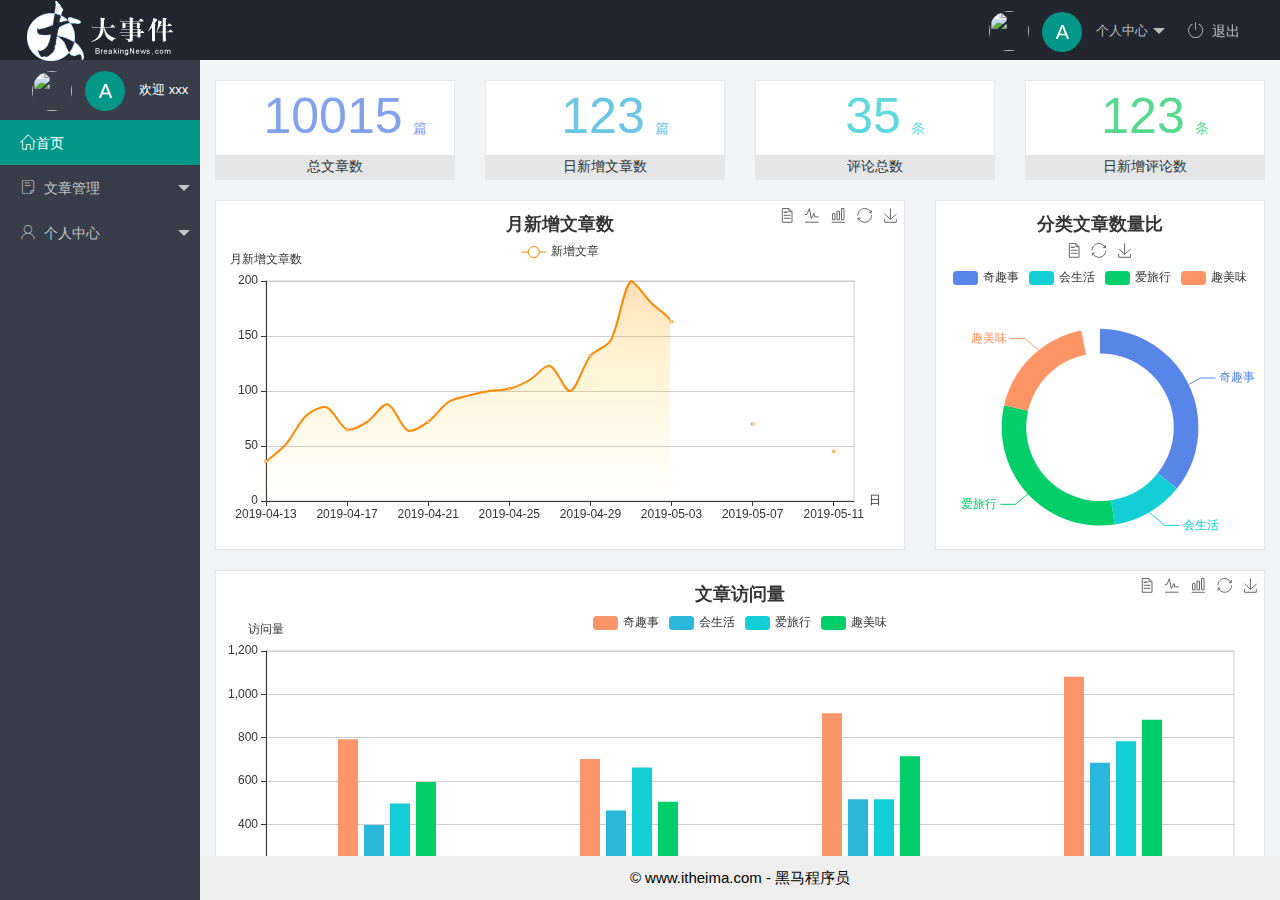
==== commit 9740206a: "完成了个人中心功能" ====
--- a/login.html
+++ b/login.html
@@ -27,9 +27,9 @@
                         个人中心
                     </a>
                     <dl class="layui-nav-child">
-                        <dd><a href="">基本资料</a></dd>
-                        <dd><a href="">更换头像</a></dd>
-                        <dd><a href="">重置密码</a></dd>
+                        <dd><a href="./user/user-indo.html" target="fm">基本资料</a></dd>
+                        <dd><a href="./user/user-avatar.html" target="fm">更换头像</a></dd>
+                        <dd><a href="./user/user-pwd.html" target="fm">重置密码</a></dd>
                     </dl>
                 </li>
                 <li class="layui-nav-item"><a href="javascript:;" id="btnLogout">
@@ -62,9 +62,12 @@
                     <li class="layui-nav-item">
                         <a href="javascript:;"><span class="iconfont icon-xxx icon-user"></span>个人中心</a>
                         <dl class="layui-nav-child">
-                            <dd><a href="javascript:;"><i class="layui-icon layui-icon-app"></i>基本资料</a></dd>
-                            <dd><a href="javascript:;"><i class="layui-icon layui-icon-app"></i>更换头像</a></dd>
-                            <dd><a href="javascript:;"><i class="layui-icon layui-icon-app"></i>重置密码</a></dd>
+                            <dd><a href="./user/user-indo.html" target="fm"><i
+                                        class="layui-icon layui-icon-app"></i>基本资料</a></dd>
+                            <dd><a href="./user/user-avatar.html" target="fm"><i
+                                        class="layui-icon layui-icon-app"></i>更换头像</a></dd>
+                            <dd><a href="./user/user-pwd.html" target="fm"><i
+                                        class="layui-icon layui-icon-app"></i>重置密码</a></dd>
                         </dl>
                     </li>
                 </ul>
